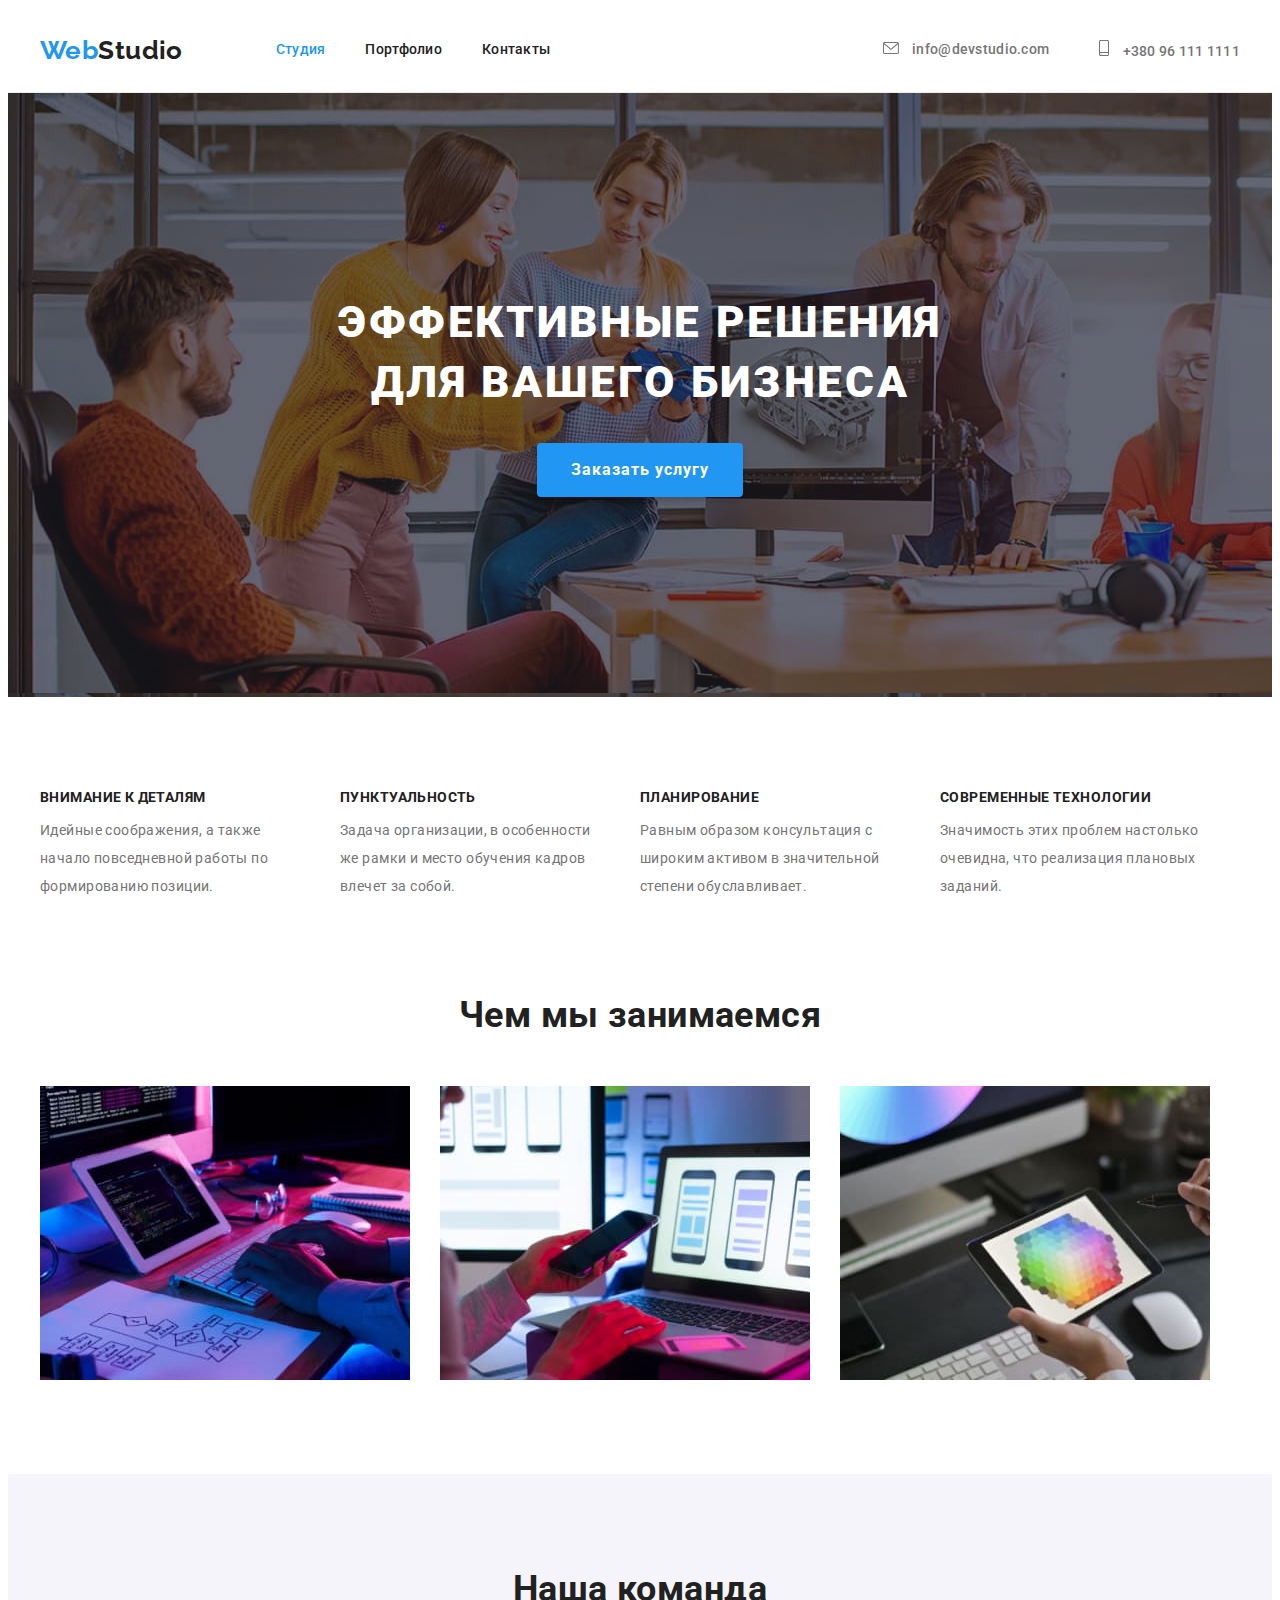
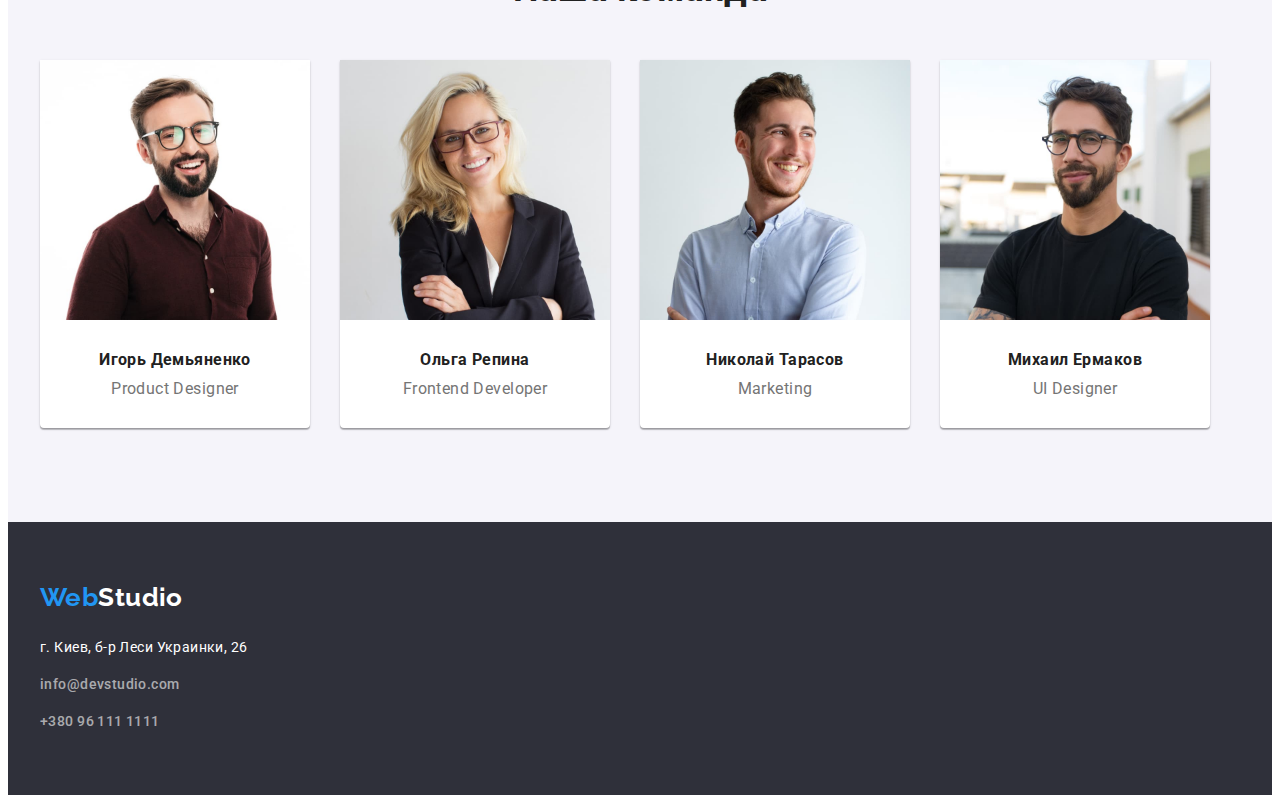
==== index.html @ caeec7b5 "icons-header" ====
<!DOCTYPE html>
<html lang="ru">
   <head>
      <meta charset="utf-8" />
      <meta
         name="description"
         content="Эффективные решения для вашего бизнеса"
      />
      <link rel="preconnect" href="https://fonts.googleapis.com" />
      <link
         rel="preconnect"
         href="https://fonts.gstatic.com"
         crossorigin
      />
      <link
         href="https://fonts.googleapis.com/css2?family=Raleway:wght@700&family=Roboto:wght@400;500;700;900&display=swap"
         rel="stylesheet"
      />
      <title>Web Studio</title>
      <link
         rel="stylesheet"
         href="https://cdnjs.cloudflare.com/ajax/libs/modern-normalize/1.1.0/modern-normalize.min.css"
         integrity="sha512-wpPYUAdjBVSE4KJnH1VR1HeZfpl1ub8YT/NKx4PuQ5NmX2tKuGu6U/JRp5y+Y8XG2tV+wKQpNHVUX03MfMFn9Q=="
         crossorigin="anonymous"
         referrerpolicy="no-referrer"
      />

      <link rel="stylesheet" href="./CSS/styles.css" />
   </head>
   <body>
      <!-- Шапка страницы -->
      <header class="header">
         <!-- Навигация на другие страницы -->
         <div class="container">
            <nav class="header-menu">
               <a href="./index.html" class="top-logo"
                  ><span class="first-part-logo">Web</span>Studio</a
               >
               <ul class="site-nav list">
                  <li class="site-nav-item">
                     <a href="index.html" class="link current">Студия</a>
                  </li>
                  <li class="site-nav-item">
                     <a href="./portfolio.html" class="link">Портфолио</a>
                  </li>
                  <li class="site-nav-item">
                     <a href="./contacts" class="link">Контакты</a>
                  </li>
               </ul>
            </nav>
            <ul class="contacts list">
               <li class="contacts-item">
                  <a
                     href="mailto:info@devstudio.com"
                     class="link contacts-icon"
                  >
                     <svg class="icon-envelope" width="16" height="12">
                        <use href="./images/icons.svg#envelope"></use>
                     </svg>
                     info@devstudio.com</a
                  >
               </li>
               <li class="contacts-item">
                  <a href="tel:+380961111111" class="link"
                     ><svg class="icon-smartphone" width="10" height="16">
                        <use href="./images/icons.svg#smartphone"></use>
                     </svg>
                     +380 96 111 1111</a
                  >
               </li>
            </ul>
         </div>
      </header>

      <!-- Unique page content -->
      <main>
         <section class="hero">
            <div class="container">
               <h1 class="hero-title">
                  Эффективные решения для вашего бизнеса
               </h1>
               <button type="button" class="button">
                  Заказать услугу
               </button>
            </div>
         </section>
         <!-- Our benefits -->
         <section class="benefits">
            <div class="container">
               <h2 class="benefits-hide-title title">
                  Наши сильные стороны
               </h2>
               <ul class="list">
                  <li class="benefits-item">
                     <h3 class="benefits-title">Внимание к деталям</h3>
                     <p class="benefits-text">
                        Идейные соображения, а также начало повседневной
                        работы по формированию позиции.
                     </p>
                  </li>
                  <li class="benefits-item">
                     <h3 class="benefits-title">Пунктуальность</h3>
                     <p class="benefits-text">
                        Задача организации, в особенности же рамки и место
                        обучения кадров влечет за собой.
                     </p>
                  </li>
                  <li class="benefits-item">
                     <h3 class="benefits-title">Планирование</h3>
                     <p class="benefits-text">
                        Равным образом консультация с широким активом в
                        значительной степени обуславливает.
                     </p>
                  </li>
                  <li class="benefits-item">
                     <h3 class="benefits-title">Современные технологии</h3>
                     <p class="benefits-text">
                        Значимость этих проблем настолько очевидна, что
                        реализация плановых заданий.
                     </p>
                  </li>
               </ul>
            </div>
         </section>
         <!-- What we do -->
         <section class="activity">
            <div class="container">
               <h2 class="title">Чем мы занимаемся</h2>
               <ul class="list">
                  <li class="activity-item">
                     <img src="./images/box1.jpg" alt="box1" width="370" />
                  </li>
                  <li class="activity-item">
                     <img src="./images/box2.jpg" alt="box2" width="370" />
                  </li>
                  <li class="activity-item">
                     <img src="./images/box3.jpg" alt="box3" width="370" />
                  </li>
               </ul>
            </div>
         </section>
         <!-- Our team -->
         <section class="team">
            <div class="container">
               <h2 class="title">Наша команда</h2>
               <ul class="list">
                  <li class="team-item">
                     <img
                        src="./images/demyanenko.jpg"
                        alt="Демьяненко"
                        width="270"
                     />
                     <div class="identification">
                        <h3 class="team-surname">Игорь Демьяненко</h3>
                        <p class="team-specialty">Product Designer</p>
                     </div>
                  </li>
                  <li class="team-item">
                     <img
                        src="./images/repina.jpg"
                        alt="Репина"
                        width="270"
                     />
                     <div class="identification">
                        <h3 class="team-surname">Ольга Репина</h3>
                        <p class="team-specialty">Frontend Developer</p>
                     </div>
                  </li>
                  <li class="team-item">
                     <img
                        src="./images/tarasov.jpg"
                        alt="Тарасов"
                        width="270"
                     />
                     <div class="identification">
                        <h3 class="team-surname">Николай Тарасов</h3>
                        <p class="team-specialty">Marketing</p>
                     </div>
                  </li>
                  <li class="team-item">
                     <img
                        src="./images/ermakov.jpg"
                        alt="Ермаков"
                        width="270"
                     />
                     <div class="identification">
                        <h3 class="team-surname">Михаил Ермаков</h3>
                        <p class="team-specialty">UI Designer</p>
                     </div>
                  </li>
               </ul>
            </div>
         </section>
      </main>

      <!-- Footer -->
      <footer class="footer">
         <div class="container">
            <!-- Контакты компании-->
            <a href="./index.html" class="bottom-logo"
               ><span class="first-part-logo">Web</span>Studio</a
            >
            <ul class="list">
               <li>
                  <address class="adress">
                     г. Киев, б-р Леси Украинки, 26
                  </address>
               </li>
               <li>
                  <a href="mailto:info@devstudio.com" class="link mail"
                     >info@devstudio.com</a
                  >
               </li>
               <li>
                  <a href="tel:+380961111111" class="link"
                     >+380 96 111 1111</a
                  >
               </li>
            </ul>
         </div>
      </footer>
   </body>
</html>
---- CSS/styles.css ----
:root {
   --primary-text-color: #212121;
   --secondary-text-color: #757575;
   --title-text-color: #000000;
   --accent-text-color: #2196f3;
   --main-background: #ffffff;
   --contrast-text: #ffffff;
   --secondary-background-one: #2f303a;
   --secondary-background-two: #f5f4fa;
   --typical-padding-ident: 94px;
}

h1,
h2,
h3,
h4,
h5,
h6,
p {
   margin: 0;
}

ul {
   margin: 0;
   padding-left: 0;
}

body {
   background-color: var(--main-background);

   color: var(--primary-text-color);
   font-family: "Roboto", sans-serif;
   font-weight: 500;
   font-size: 14px;
   line-height: 1.14;
   letter-spacing: 0.03em;
}

/* ----------header---------- */
.header {
   border-bottom-width: 1px;
   border-bottom-style: solid;
   border-bottom-color: #ececec;
}

.header-menu {
   display: flex;
   align-items: center;
}

.header .container {
   display: flex;
   align-items: center;
}

.container {
   width: 1200px;
   margin: 0 auto;
   padding-left: 15px;
   padding-right: 15px;
   /*outline: 1px solid red;*/
}

/* ----------Logo---------- */
.top-logo {
   margin-right: 93px;

   font-family: "Raleway", sans-serif;
   font-weight: 700;
   font-size: 26px;
   line-height: 1.19;
   color: var(--primary-text-color);

   text-decoration: none;
}

.first-part-logo {
   color: var(--accent-text-color);
}

.top-logo:hover,
.top-logo:focus,
.bottom-logo:hover,
.bottom-logo:focus {
   color: var(--accent-text-color);
}

.top-logo:focus-visible,
.bottom-logo:focus-visible {
   outline: 2px solid var(--accent-text-color);
}

/* ----------Navigation + Contacts + Footer---------- */
.site-nav .link:hover,
.site-nav .link:focus,
.contacts .link:hover,
.contacts .link:focus,
.footer .link:hover,
.footer .link:focus {
   color: var(--accent-text-color);
}

.site-nav .link:focus-visible,
.contacts .link:focus-visible,
.footer .link:focus-visible {
   outline: 2px solid var(--accent-text-color);
}

/* ----------Navigation---------- */
.site-nav {
   display: flex;

   font-size: 14px;
   line-height: 1.14;
   letter-spacing: 0.02em;
}

.site-nav .link {
   color: var(--primary-text-color);
}

.site-nav .link.current {
   color: var(--accent-text-color);
}

.site-nav-item:not(:last-child) {
   margin-right: 40px;
}

.list {
   list-style: none;
}

.header .link {
   display: block;
   padding: 32px 0;
}

.link {
   text-decoration: none;
}

/*----------Contacts----------*/
.contacts {
   display: flex;
   margin-left: auto;
   align-items: center;
}

.contacts .link {
   color: var(--secondary-text-color);

   font-size: 14px;
   line-height: 1.14;
   letter-spacing: 0.02em;
}

.icon-envelope,
.icon-smartphone {
   fill: currentColor;
   margin-right: 10px;
}

.contacts-item:not(:last-child) {
   margin-right: 50px;
}

/* ----------effective solutions---------- */
.hero {
   padding-top: 200px;
   padding-bottom: 200px;

   background-color: #c4c4c4;
   background-image: linear-gradient(
         rgba(47, 48, 58, 0.4),
         rgba(47, 48, 58, 0.4)
      ),
      url(../images/team.jpg);
   max-width: 1600px;
   margin: 0 auto;
}

.hero-title {
   max-width: 696px;
   margin: 0 auto;
   margin-bottom: 30px;

   font-weight: 900;
   font-size: 44px;
   line-height: 1.36;
   text-align: center;
   letter-spacing: 0.06em;
   text-transform: uppercase;

   color: var(--contrast-text);
}

.button {
   cursor: pointer;

   background-color: var(--accent-text-color);
   border: 2px solid var(--accent-text-color);
   box-shadow: 0px 4px 4px rgba(0, 0, 0, 0.15);
   border-radius: 4px;
   color: var(--contrast-text);
   margin: 0 auto;
   padding: 10px 32px;

   font-family: inherit;
   font-weight: 700;
   font-size: 16px;
   line-height: 1.88;
   display: flex;
   align-items: center;
   text-align: center;
   letter-spacing: 0.06em;
}

.button:hover,
.button:focus {
   background: #188ce8;
   box-shadow: 0px 4px 4px rgba(0, 0, 0, 0.15);
   border-radius: 4px;
}

.button:focus-visible {
   outline: 1px solid #188ce8;
}

/* ----------Our benefits---------- */
.benefits {
   padding-top: var(--typical-padding-ident);
   padding-bottom: var(--typical-padding-ident);
}

.benefits .benefits-hide-title {
   width: 1px;
   height: 1px;
   overflow: hidden;
   opacity: 0;
   margin: -1px;
}

.title {
   font-weight: 700;
   font-size: 36px;
   line-height: 1.17;
   text-align: center;
}

.benefits-title {
   margin-bottom: 10px;

   font-weight: 700;
   font-size: 14px;
   line-height: 1.14;
   text-transform: uppercase;
}

.benefits .list {
   display: flex;
   margin-left: 0px;
}

.benefits-item {
   width: 270px;
}

.benefits-item:not(:last-child) {
   margin-right: 30px;
}

.benefits-text {
   font-weight: 400;
   font-size: 14px;
   line-height: 2;

   color: var(--secondary-text-color);
}

/* ----------What we do---------- */
.activity {
   padding-bottom: var(--typical-padding-ident);
}

.activity .title {
   margin-bottom: 50px;
}

.activity .list {
   display: flex;
   margin: -15px;
}

.activity-item {
   margin: 15px;
}

img {
   display: block;
}

/* ----------Our team---------- */
.team {
   padding-top: var(--typical-padding-ident);
   padding-bottom: var(--typical-padding-ident);

   background-color: var(--secondary-background-two);
}

.team .title {
   margin-bottom: 50px;
}

.team .list {
   display: flex;
}

.team-item {
   background: var(--main-background);
   box-shadow: 0px 1px 3px rgba(0, 0, 0, 0.12),
      0px 1px 1px rgba(0, 0, 0, 0.14), 0px 2px 1px rgba(0, 0, 0, 0.2);
   border-radius: 0px 0px 4px 4px;
}

.team-item:not(:last-child) {
   margin-right: 30px;
}

.identification {
   padding: 30px 0;
}

.team-surname {
   margin-bottom: 10px;

   font-size: 16px;
   line-height: 1.19;
   text-align: center;
}

.team-specialty {
   font-weight: 400;
   font-size: 16px;
   line-height: 1.19;
   text-align: center;

   color: var(--secondary-text-color);
}

/* ----------Footer---------- */
.footer {
   padding-top: 60px;
   padding-bottom: 60px;

   background-color: var(--secondary-background-one);
}

.bottom-logo {
   display: inline-block;
   margin-bottom: 20px;

   font-family: "Raleway", sans-serif;
   font-weight: 700;
   font-size: 26px;
   line-height: 1.19;
   color: var(--contrast-text);

   text-decoration: none;
}

.adress {
   margin-bottom: 9px;

   font-weight: 400;
   font-style: normal;
   font-size: 14px;
   line-height: 2;
   color: var(--contrast-text);
}

.footer .link {
   font-size: 14px;
   line-height: 2;
   color: rgba(255, 255, 255, 0.6);
}

.footer .mail {
   display: inline-block;
   margin-bottom: 9px;
}

/* ----------Portfolio---------- */
.portfolio {
   padding-top: var(--typical-padding-ident);
   padding-bottom: var(--typical-padding-ident);

   background-color: var(--main-background);
}

.portfolio-title {
   width: 1px;
   height: 1px;
   overflow: hidden;
   opacity: 0;
   margin: -1px;
}

/* ----------Filter---------- */
.gallery {
   display: flex;
   margin-bottom: 50px;
   justify-content: center;
}

.gallery-item:not(:last-child) {
   margin-right: 8px;
}

.filter {
   border-radius: 4px;
   border: none;
   padding: 6px 22px;
   margin: 0 auto;

   font-family: inherit;
   font-size: 16px;
   line-height: 1.63;
   text-align: center;
}

.filter.current {
   background-color: var(--accent-text-color);
   outline: var(--accent-text-color);
   color: var(--contrast-text);
}

.filter:hover,
.filter:focus {
   background-color: var(--accent-text-color);
   outline: var(--accent-text-color);
   color: var(--contrast-text);
}

.filter:focus-visible {
   outline: 1px solid #188ce8;
}

/* ----------Gallery---------- */
.gallery-list {
   display: flex;
   flex-wrap: wrap;
   margin: -15px;
}

.gallery-list-item {
   width: 370px;
   margin: 15px;
}

.caption {
   max-width: 370px;

   padding: 20px 24px;

   border-right-width: 1px;
   border-right-style: solid;
   border-right-color: #eeeeee;
   border-bottom-width: 1px;
   border-bottom-style: solid;
   border-bottom-color: #eeeeee;
   border-left-width: 1px;
   border-left-style: solid;
   border-left-color: #eeeeee;
}

.gallery-title {
   margin-bottom: 4px;

   font-weight: 700;
   font-size: 18px;
   line-height: 2;
   letter-spacing: 0.06em;
}

.gallery-text {
   font-weight: 400;
   font-size: 16px;
   line-height: 1.88;

   color: var(--secondary-text-color);
}
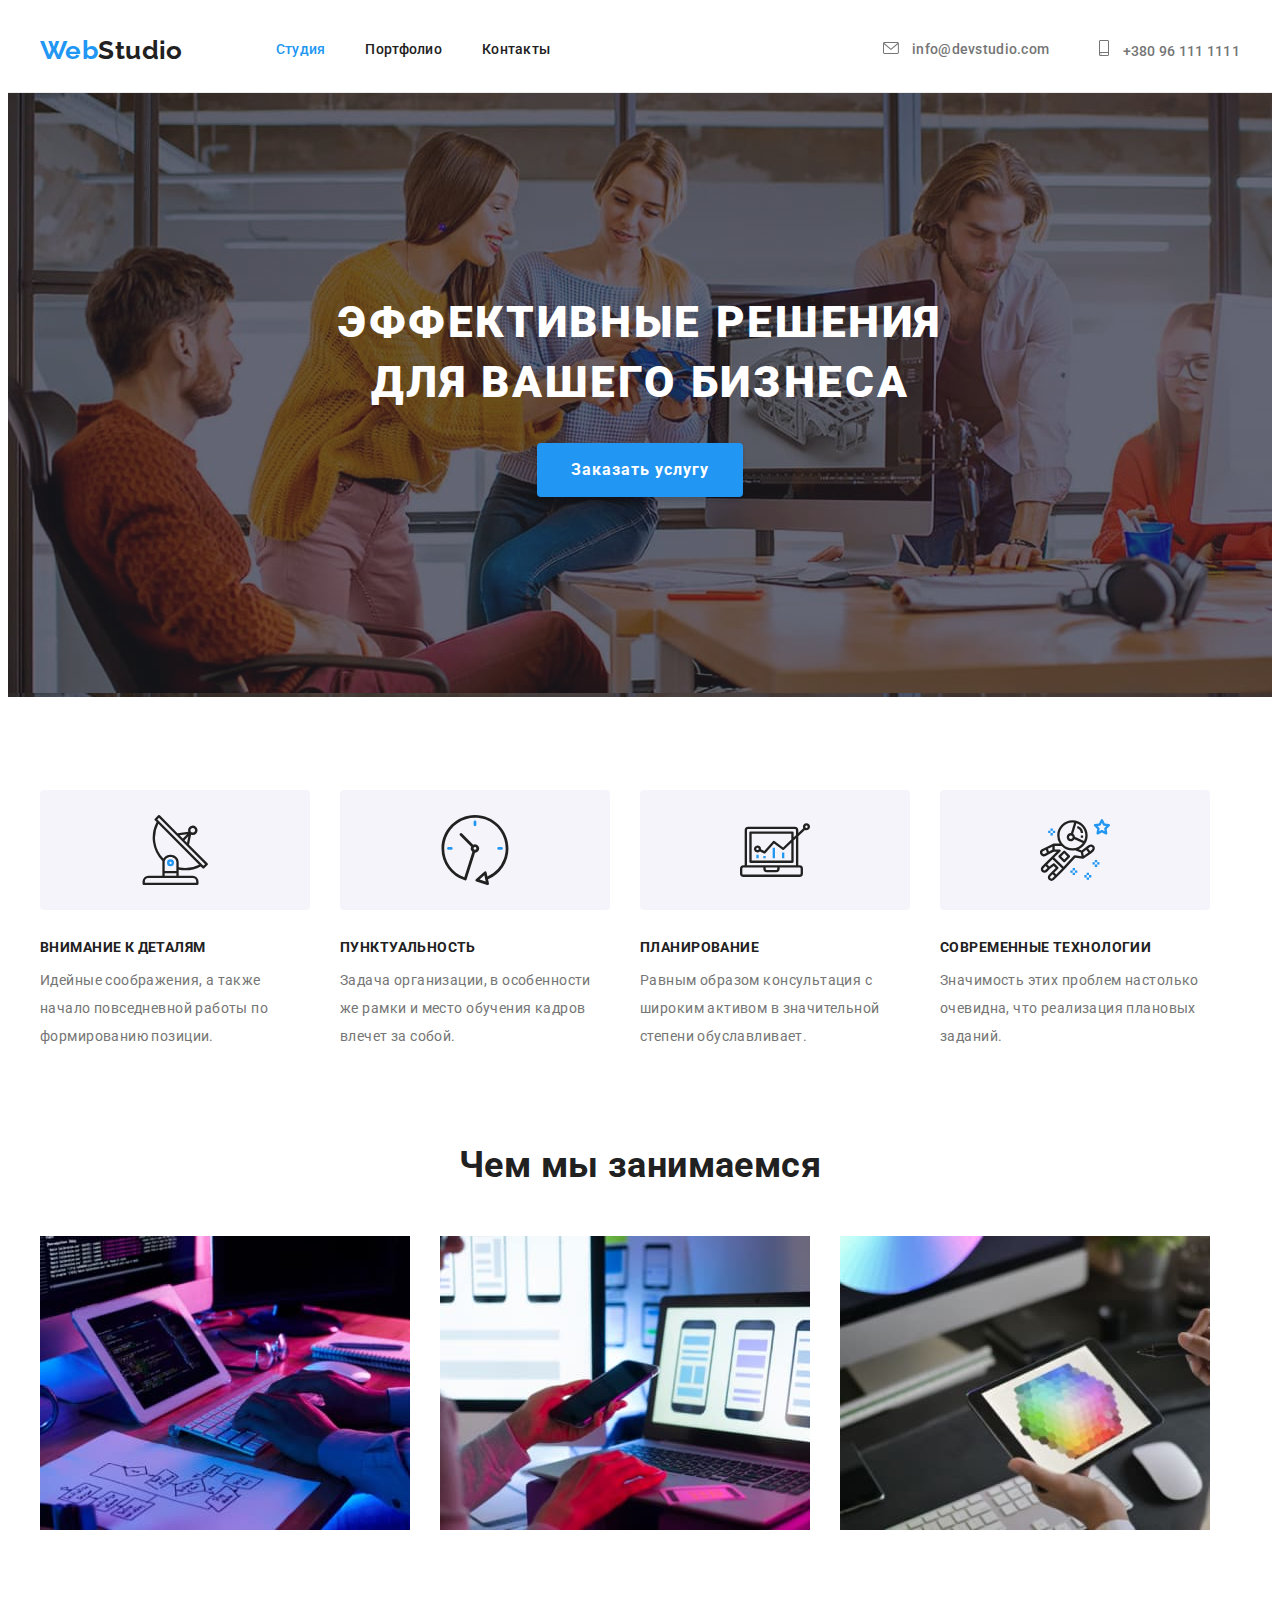
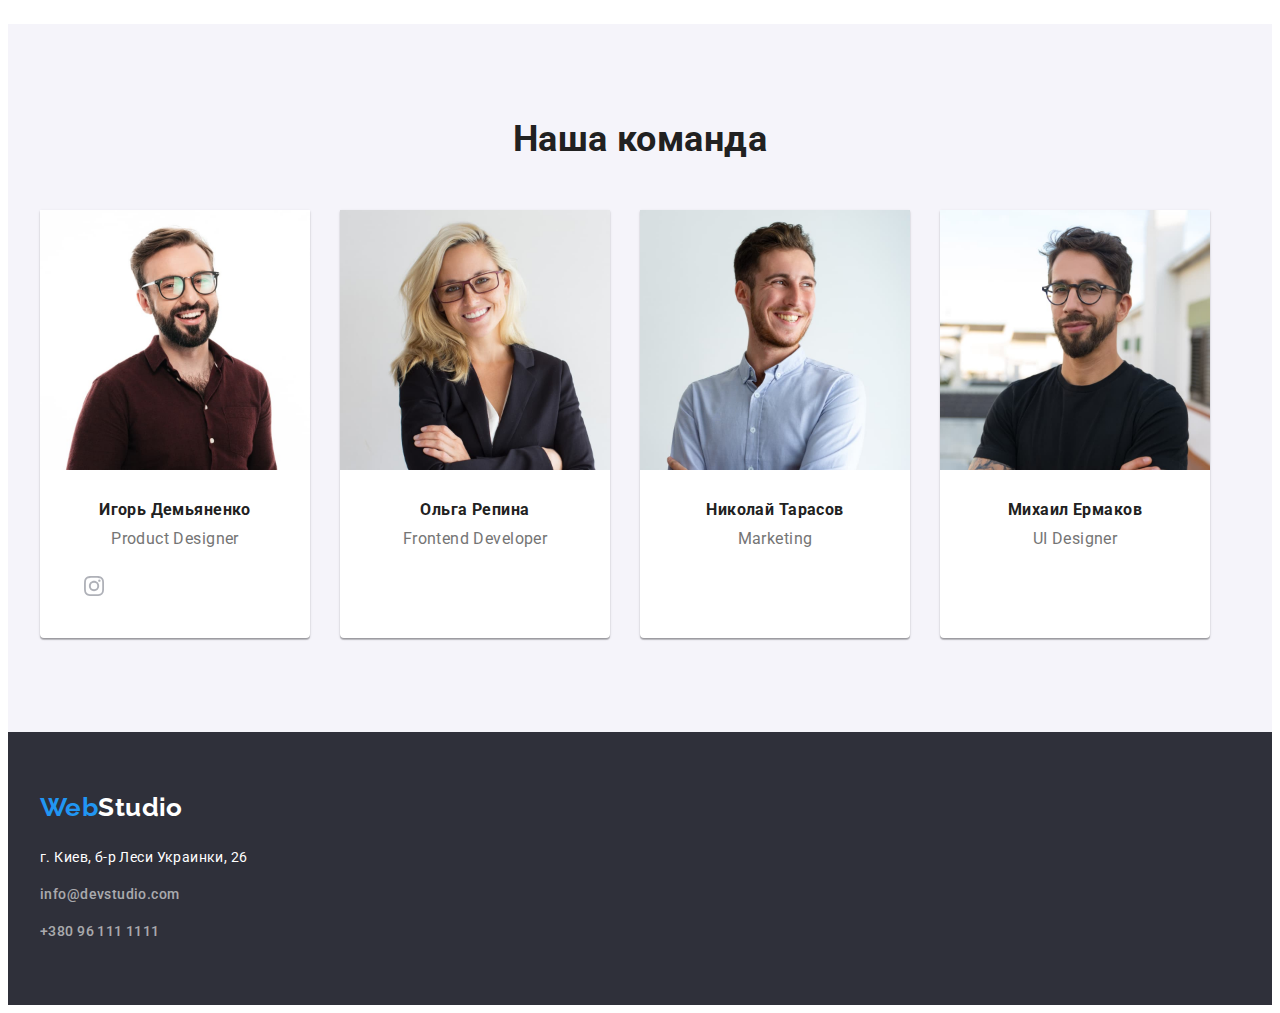
==== commit 882e7579: "icon benefits" ====
--- a/index.html
+++ b/index.html
@@ -61,7 +61,7 @@
                   >
                </li>
                <li class="contacts-item">
-                  <a href="tel:+380961111111" class="link"
+                  <a href="tel:+380961111111" class="link contacts-icon"
                      ><svg class="icon-smartphone" width="10" height="16">
                         <use href="./images/icons.svg#smartphone"></use>
                      </svg>
@@ -90,6 +90,28 @@
                <h2 class="benefits-hide-title title">
                   Наши сильные стороны
                </h2>
+               <ul class="benefits-list list">
+                  <li class="benefits-list-item">
+                     <svg width="70" height="70">
+                        <use href="./images/icons.svg#antena"></use>
+                     </svg>
+                  </li>
+                  <li class="benefits-list-item">
+                     <svg width="70" height="70">
+                        <use href="./images/icons.svg#clock"></use>
+                     </svg>
+                  </li>
+                  <li class="benefits-list-item">
+                     <svg width="70" height="70">
+                        <use href="./images/icons.svg#diagram"></use>
+                     </svg>
+                  </li>
+                  <li class="benefits-list-item">
+                     <svg width="70" height="70">
+                        <use href="./images/icons.svg#astronaut"></use>
+                     </svg>
+                  </li>
+               </ul>
                <ul class="list">
                   <li class="benefits-item">
                      <h3 class="benefits-title">Внимание к деталям</h3>
@@ -153,6 +175,29 @@
                      <div class="identification">
                         <h3 class="team-surname">Игорь Демьяненко</h3>
                         <p class="team-specialty">Product Designer</p>
+                        <ul class="team-soc-list list">
+                           <li class="team-soc-item">
+                              <a href="" class="team-soc-link link">
+                                 <svg
+                                    class="team-soc-icon"
+                                    width="20"
+                                    height="20"
+                                 >
+                                    <use
+                                       href="./images/icons.svg#instagram"
+                                    ></use></svg
+                              ></a>
+                           </li>
+                           <li class="team-soc-item">
+                              <a href="" class="team-soc-link link"></a>
+                           </li>
+                           <li class="team-soc-item">
+                              <a href="" class="team-soc-link link"></a>
+                           </li>
+                           <li class="team-soc-item">
+                              <a href="" class="team-soc-link link"></a>
+                           </li>
+                        </ul>
                      </div>
                   </li>
                   <li class="team-item">
--- a/CSS/styles.css
+++ b/CSS/styles.css
@@ -93,8 +93,6 @@
 /* ----------Navigation + Contacts + Footer---------- */
 .site-nav .link:hover,
 .site-nav .link:focus,
-.contacts .link:hover,
-.contacts .link:focus,
 .footer .link:hover,
 .footer .link:focus {
    color: var(--accent-text-color);
@@ -153,6 +151,11 @@
    font-size: 14px;
    line-height: 1.14;
    letter-spacing: 0.02em;
+}
+
+.contacts-icon:hover,
+.contacts-icon:focus {
+   color: var(--accent-text-color);
 }
 
 .icon-envelope,
@@ -257,6 +260,16 @@
    text-transform: uppercase;
 }
 
+.benefits-list-item {
+   width: 270px;
+   height: 120px;
+   background: #f5f4fa;
+   border-radius: 4px;
+   display: flex;
+   align-items: center;
+   justify-content: center;
+}
+
 .benefits .list {
    display: flex;
    margin-left: 0px;
@@ -264,8 +277,10 @@
 
 .benefits-item {
    width: 270px;
-}
-
+   margin-top: 30px;
+}
+
+.benefits-list-item:not(:last-child),
 .benefits-item:not(:last-child) {
    margin-right: 30px;
 }
@@ -344,8 +359,47 @@
    font-size: 16px;
    line-height: 1.19;
    text-align: center;
+   margin-bottom: 16px;
 
    color: var(--secondary-text-color);
+}
+
+.team-soc-list {
+   justify-content: center;
+}
+
+.team-soc-item {
+   width: 44px;
+   height: 44px;
+   margin-right: 10px;
+}
+
+.team-soc-item:last-child {
+   margin-right: 0;
+}
+
+.team-soc-link {
+   width: 44px;
+   height: 44px;
+   display: flex;
+   fill: #afb1b8;
+   border-radius: 50%;
+   align-items: center;
+   justify-content: center;
+}
+
+.team-soc-icon {
+   color: var(--contrast-text);
+}
+
+.team-soc-link:hover .team-soc-icon,
+.team-soc-link:focus .team-soc-icon {
+   background-color: var(--accent-text-color);
+   fill: var(--contrast-text);
+}
+
+.team-soc-link:focus-visible {
+   outline: 2px solid var(--accent-text-color);
 }
 
 /* ----------Footer---------- */
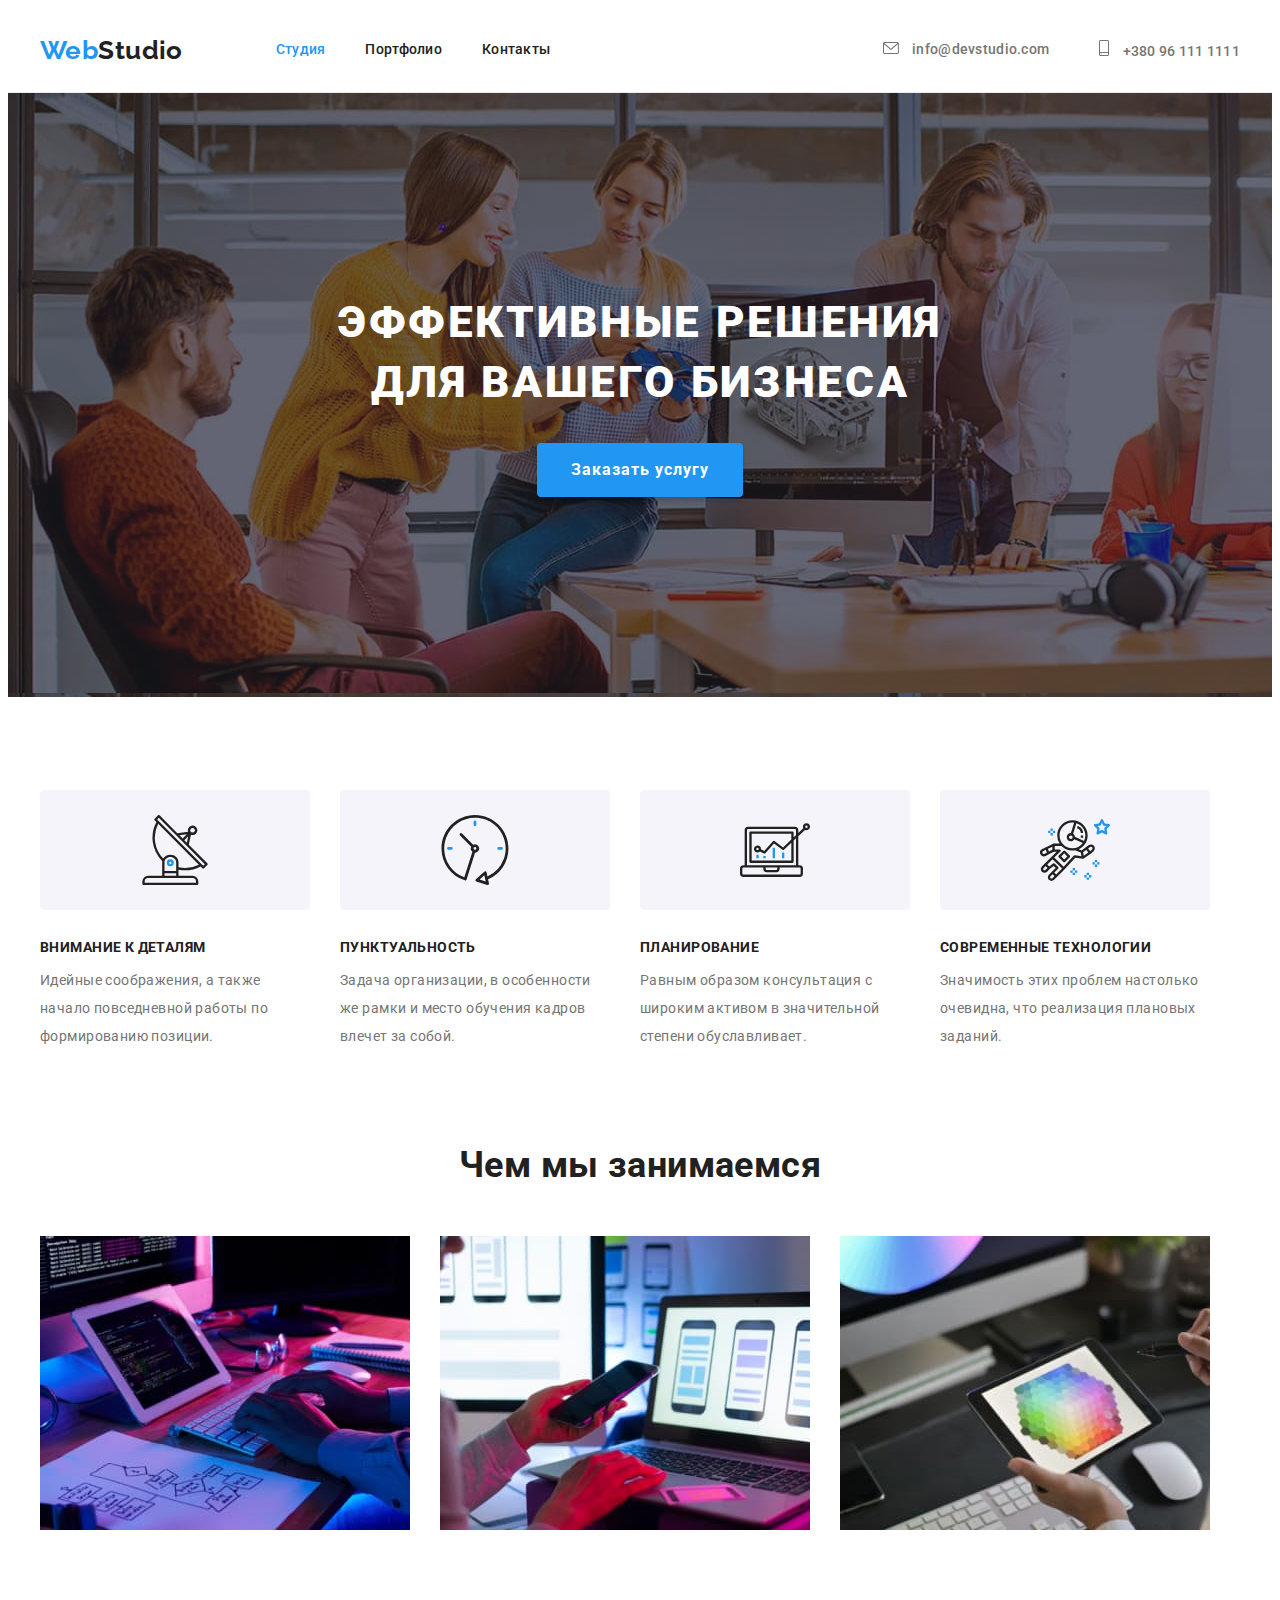
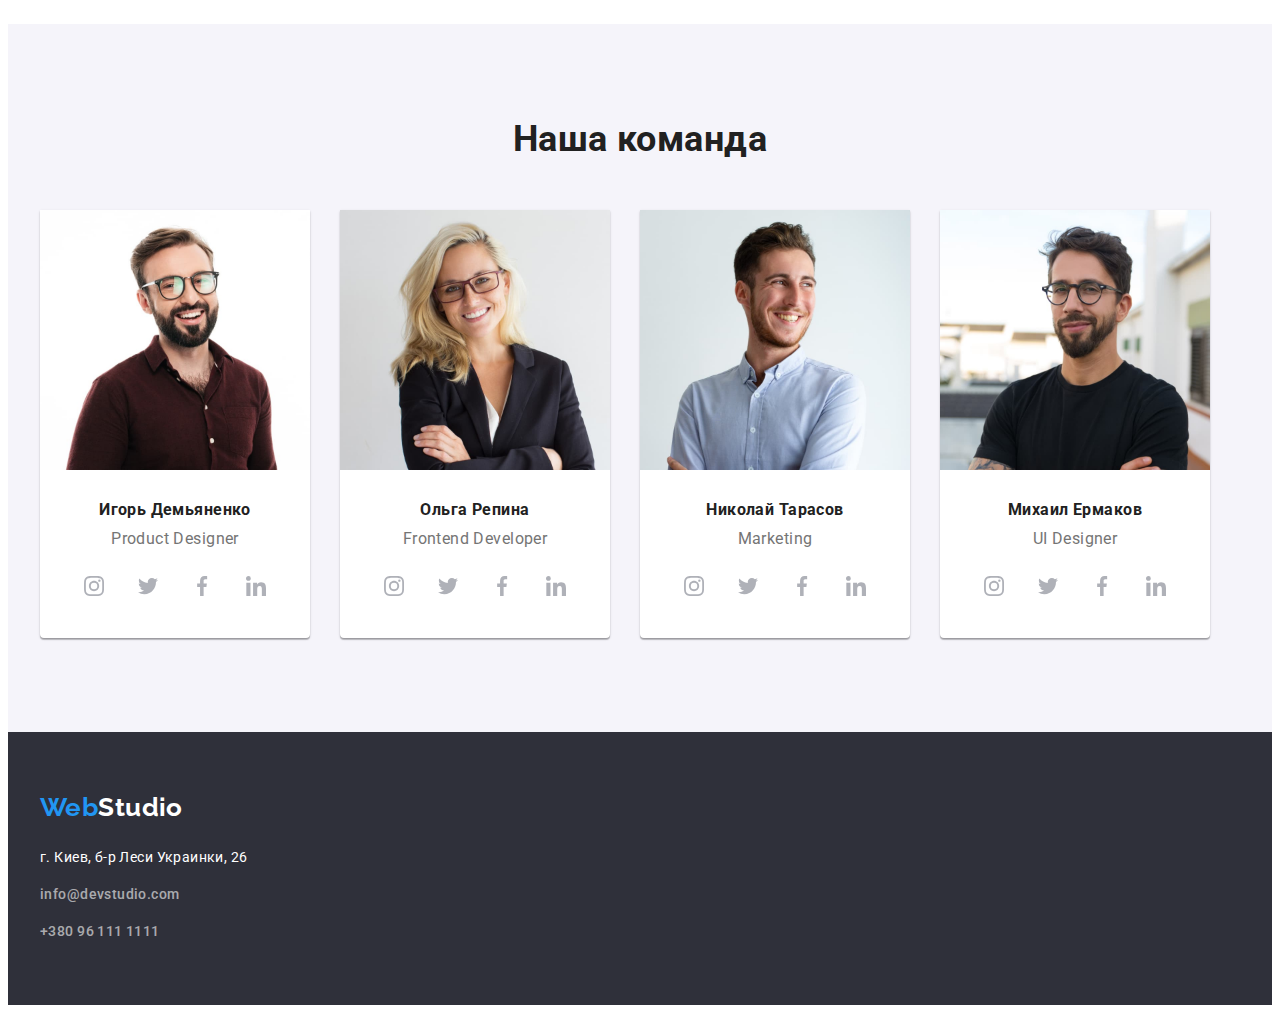
==== commit 1bd7997d: "icons-our team" ====
--- a/index.html
+++ b/index.html
@@ -177,8 +177,8 @@
                         <p class="team-specialty">Product Designer</p>
                         <ul class="team-soc-list list">
                            <li class="team-soc-item">
-                              <a href="" class="team-soc-link link">
-                                 <svg
+                              <a href="" class="team-soc-link link"
+                                 ><svg
                                     class="team-soc-icon"
                                     width="20"
                                     height="20"
@@ -189,13 +189,40 @@
                               ></a>
                            </li>
                            <li class="team-soc-item">
-                              <a href="" class="team-soc-link link"></a>
-                           </li>
-                           <li class="team-soc-item">
-                              <a href="" class="team-soc-link link"></a>
-                           </li>
-                           <li class="team-soc-item">
-                              <a href="" class="team-soc-link link"></a>
+                              <a href="" class="team-soc-link link"
+                                 ><svg
+                                    class="team-soc-icon"
+                                    width="20"
+                                    height="20"
+                                 >
+                                    <use
+                                       href="./images/icons.svg#twitter"
+                                    ></use></svg
+                              ></a>
+                           </li>
+                           <li class="team-soc-item">
+                              <a href="" class="team-soc-link link"
+                                 ><svg
+                                    class="team-soc-icon"
+                                    width="20"
+                                    height="20"
+                                 >
+                                    <use
+                                       href="./images/icons.svg#facebook"
+                                    ></use></svg
+                              ></a>
+                           </li>
+                           <li class="team-soc-item">
+                              <a href="" class="team-soc-link link"
+                                 ><svg
+                                    class="team-soc-icon"
+                                    width="20"
+                                    height="20"
+                                 >
+                                    <use
+                                       href="./images/icons.svg#linkedin"
+                                    ></use></svg
+                              ></a>
                            </li>
                         </ul>
                      </div>
@@ -209,6 +236,56 @@
                      <div class="identification">
                         <h3 class="team-surname">Ольга Репина</h3>
                         <p class="team-specialty">Frontend Developer</p>
+                        <ul class="team-soc-list list">
+                           <li class="team-soc-item">
+                              <a href="" class="team-soc-link link"
+                                 ><svg
+                                    class="team-soc-icon"
+                                    width="20"
+                                    height="20"
+                                 >
+                                    <use
+                                       href="./images/icons.svg#instagram"
+                                    ></use></svg
+                              ></a>
+                           </li>
+                           <li class="team-soc-item">
+                              <a href="" class="team-soc-link link"
+                                 ><svg
+                                    class="team-soc-icon"
+                                    width="20"
+                                    height="20"
+                                 >
+                                    <use
+                                       href="./images/icons.svg#twitter"
+                                    ></use></svg
+                              ></a>
+                           </li>
+                           <li class="team-soc-item">
+                              <a href="" class="team-soc-link link"
+                                 ><svg
+                                    class="team-soc-icon"
+                                    width="20"
+                                    height="20"
+                                 >
+                                    <use
+                                       href="./images/icons.svg#facebook"
+                                    ></use></svg
+                              ></a>
+                           </li>
+                           <li class="team-soc-item">
+                              <a href="" class="team-soc-link link"
+                                 ><svg
+                                    class="team-soc-icon"
+                                    width="20"
+                                    height="20"
+                                 >
+                                    <use
+                                       href="./images/icons.svg#linkedin"
+                                    ></use></svg
+                              ></a>
+                           </li>
+                        </ul>
                      </div>
                   </li>
                   <li class="team-item">
@@ -220,6 +297,56 @@
                      <div class="identification">
                         <h3 class="team-surname">Николай Тарасов</h3>
                         <p class="team-specialty">Marketing</p>
+                        <ul class="team-soc-list list">
+                           <li class="team-soc-item">
+                              <a href="" class="team-soc-link link"
+                                 ><svg
+                                    class="team-soc-icon"
+                                    width="20"
+                                    height="20"
+                                 >
+                                    <use
+                                       href="./images/icons.svg#instagram"
+                                    ></use></svg
+                              ></a>
+                           </li>
+                           <li class="team-soc-item">
+                              <a href="" class="team-soc-link link"
+                                 ><svg
+                                    class="team-soc-icon"
+                                    width="20"
+                                    height="20"
+                                 >
+                                    <use
+                                       href="./images/icons.svg#twitter"
+                                    ></use></svg
+                              ></a>
+                           </li>
+                           <li class="team-soc-item">
+                              <a href="" class="team-soc-link link"
+                                 ><svg
+                                    class="team-soc-icon"
+                                    width="20"
+                                    height="20"
+                                 >
+                                    <use
+                                       href="./images/icons.svg#facebook"
+                                    ></use></svg
+                              ></a>
+                           </li>
+                           <li class="team-soc-item">
+                              <a href="" class="team-soc-link link"
+                                 ><svg
+                                    class="team-soc-icon"
+                                    width="20"
+                                    height="20"
+                                 >
+                                    <use
+                                       href="./images/icons.svg#linkedin"
+                                    ></use></svg
+                              ></a>
+                           </li>
+                        </ul>
                      </div>
                   </li>
                   <li class="team-item">
@@ -231,6 +358,56 @@
                      <div class="identification">
                         <h3 class="team-surname">Михаил Ермаков</h3>
                         <p class="team-specialty">UI Designer</p>
+                        <ul class="team-soc-list list">
+                           <li class="team-soc-item">
+                              <a href="" class="team-soc-link link"
+                                 ><svg
+                                    class="team-soc-icon"
+                                    width="20"
+                                    height="20"
+                                 >
+                                    <use
+                                       href="./images/icons.svg#instagram"
+                                    ></use></svg
+                              ></a>
+                           </li>
+                           <li class="team-soc-item">
+                              <a href="" class="team-soc-link link"
+                                 ><svg
+                                    class="team-soc-icon"
+                                    width="20"
+                                    height="20"
+                                 >
+                                    <use
+                                       href="./images/icons.svg#twitter"
+                                    ></use></svg
+                              ></a>
+                           </li>
+                           <li class="team-soc-item">
+                              <a href="" class="team-soc-link link"
+                                 ><svg
+                                    class="team-soc-icon"
+                                    width="20"
+                                    height="20"
+                                 >
+                                    <use
+                                       href="./images/icons.svg#facebook"
+                                    ></use></svg
+                              ></a>
+                           </li>
+                           <li class="team-soc-item">
+                              <a href="" class="team-soc-link link"
+                                 ><svg
+                                    class="team-soc-icon"
+                                    width="20"
+                                    height="20"
+                                 >
+                                    <use
+                                       href="./images/icons.svg#linkedin"
+                                    ></use></svg
+                              ></a>
+                           </li>
+                        </ul>
                      </div>
                   </li>
                </ul>
--- a/CSS/styles.css
+++ b/CSS/styles.css
@@ -8,6 +8,7 @@
    --secondary-background-one: #2f303a;
    --secondary-background-two: #f5f4fa;
    --typical-padding-ident: 94px;
+   --icons-color: #afb1b8;
 }
 
 h1,
@@ -379,11 +380,11 @@
 }
 
 .team-soc-link {
-   width: 44px;
-   height: 44px;
-   display: flex;
-   fill: #afb1b8;
+   width: 100%;
+   height: 100%;
+   display: flex;
    border-radius: 50%;
+   fill: var(--icons-color);
    align-items: center;
    justify-content: center;
 }
@@ -392,9 +393,13 @@
    color: var(--contrast-text);
 }
 
+.team-soc-link:hover,
+.team-soc-link:focus {
+   background-color: var(--accent-text-color);
+}
+
 .team-soc-link:hover .team-soc-icon,
 .team-soc-link:focus .team-soc-icon {
-   background-color: var(--accent-text-color);
    fill: var(--contrast-text);
 }
 
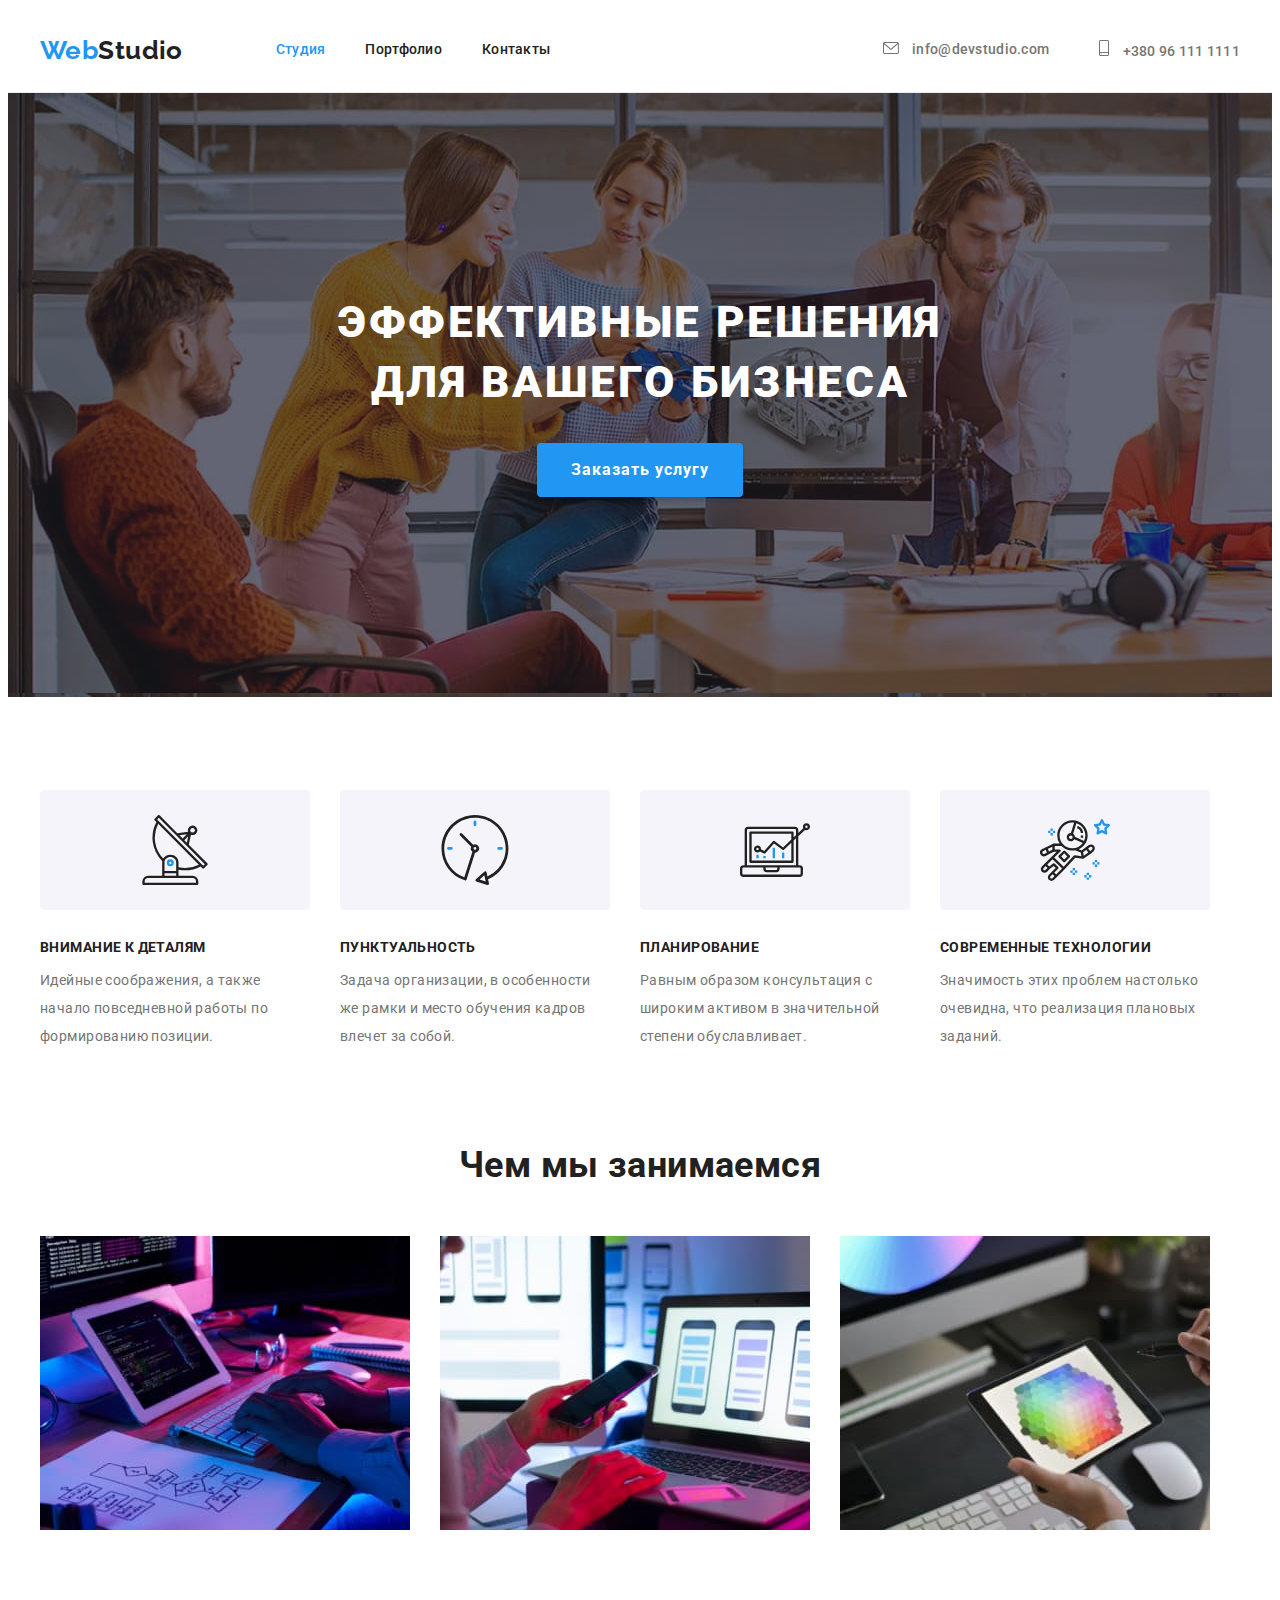
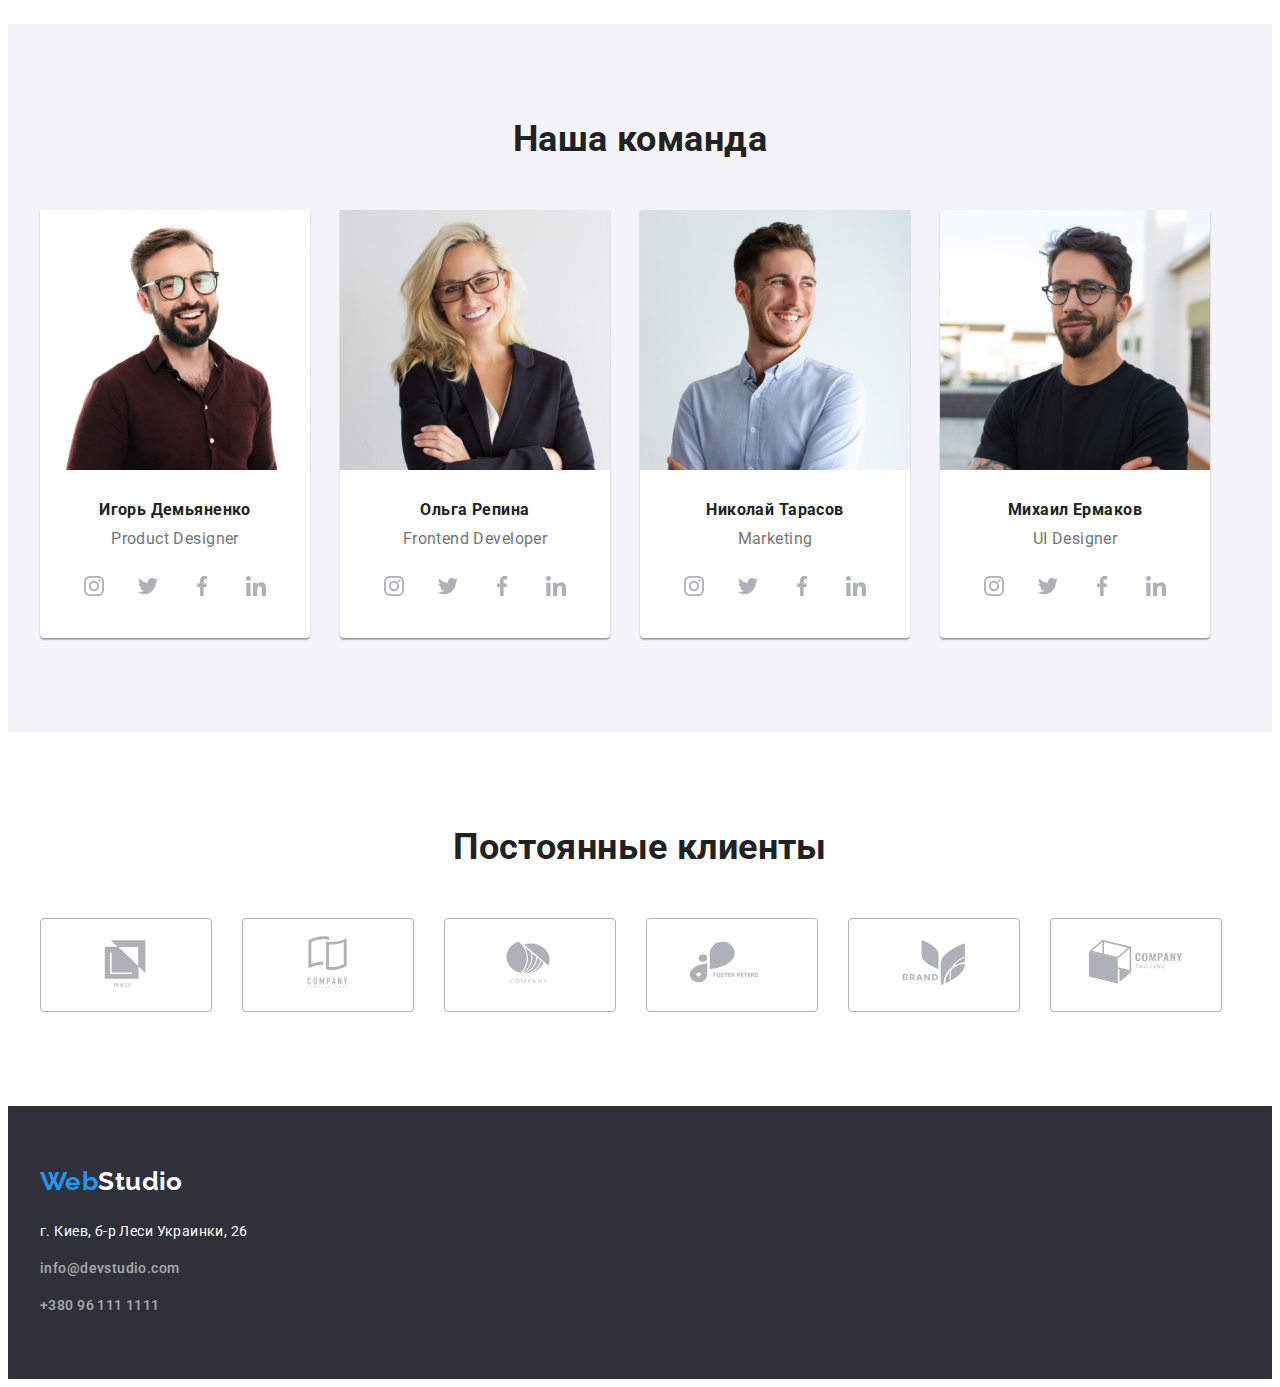
==== commit e2bffafa: "icons-clients" ====
--- a/index.html
+++ b/index.html
@@ -413,6 +413,57 @@
                </ul>
             </div>
          </section>
+         <section class="clients">
+            <div class="container">
+               <h2 class="title">Постоянные клиенты</h2>
+               <ul class="clients-list list">
+                  <li class="clients-item">
+                     <a href="" class="clients-link link"
+                        ><svg class="clients-icon" width="106" height="60">
+                           <use href="./images/icons.svg#yaco"></use></svg
+                     ></a>
+                  </li>
+                  <li class="clients-item">
+                     <a href="" class="clients-link link"
+                        ><svg class="clients-icon" width="106" height="60">
+                           <use href="./images/icons.svg#co"></use></svg
+                     ></a>
+                  </li>
+                  <li class="clients-item">
+                     <a href="" class="clients-link link"
+                        ><svg class="clients-icon" width="106" height="60">
+                           <use
+                              href="./images/icons.svg#company"
+                           ></use></svg
+                     ></a>
+                  </li>
+                  <li class="clients-item">
+                     <a href="" class="clients-link link"
+                        ><svg class="clients-icon" width="106" height="60">
+                           <use
+                              href="./images/icons.svg#foster"
+                           ></use></svg
+                     ></a>
+                  </li>
+                  <li class="clients-item">
+                     <a href="" class="clients-link link"
+                        ><svg class="clients-icon" width="106" height="60">
+                           <use
+                              href="./images/icons.svg#flower"
+                           ></use></svg
+                     ></a>
+                  </li>
+                  <li class="clients-item">
+                     <a href="" class="clients-link link"
+                        ><svg class="clients-icon" width="106" height="60">
+                           <use
+                              href="./images/icons.svg#tagline"
+                           ></use></svg
+                     ></a>
+                  </li>
+               </ul>
+            </div>
+         </section>
       </main>
 
       <!-- Footer -->
--- a/CSS/styles.css
+++ b/CSS/styles.css
@@ -89,6 +89,7 @@
 .top-logo:focus-visible,
 .bottom-logo:focus-visible {
    outline: 2px solid var(--accent-text-color);
+   border-radius: 4px;
 }
 
 /* ----------Navigation + Contacts + Footer---------- */
@@ -103,6 +104,7 @@
 .contacts .link:focus-visible,
 .footer .link:focus-visible {
    outline: 2px solid var(--accent-text-color);
+   border-radius: 4px;
 }
 
 /* ----------Navigation---------- */
@@ -229,6 +231,7 @@
 
 .button:focus-visible {
    outline: 1px solid #188ce8;
+   border-radius: 4px;
 }
 
 /* ----------Our benefits---------- */
@@ -405,6 +408,62 @@
 
 .team-soc-link:focus-visible {
    outline: 2px solid var(--accent-text-color);
+   border-radius: 4px;
+}
+
+/* ----------Clients---------- */
+.clients {
+   padding-top: var(--typical-padding-ident);
+   padding-bottom: var(--typical-padding-ident);
+
+   background-color: var(--main-background);
+}
+
+.clients .title {
+   margin-bottom: 50px;
+}
+
+.clients-list {
+   display: flex;
+}
+
+.clients-item {
+   width: 170px;
+   height: 92px;
+   display: flex;
+   border: 1px solid var(--icons-color);
+   border-radius: 4px;
+   margin-right: 30px;
+   align-items: center;
+   justify-content: center;
+}
+
+.clients-item:last-child {
+   margin-right: 0;
+}
+
+.clients-link {
+   padding: 13px 31px;
+}
+
+.clients-icon {
+   fill: var(--icons-color);
+}
+
+.clients-item:hover .clients-link,
+.clients-item:focus .clients-link {
+   border: 1px solid var(--accent-text-color);
+   border-radius: 4px;
+}
+
+.clients-link:hover .clients-icon,
+.clients-link:focus .clients-icon {
+   fill: var(--accent-text-color);
+}
+
+.clients-link:focus-visible {
+   outline: 2px solid var(--accent-text-color);
+   border-radius: 4px;
 }
 
 /* ----------Footer---------- */
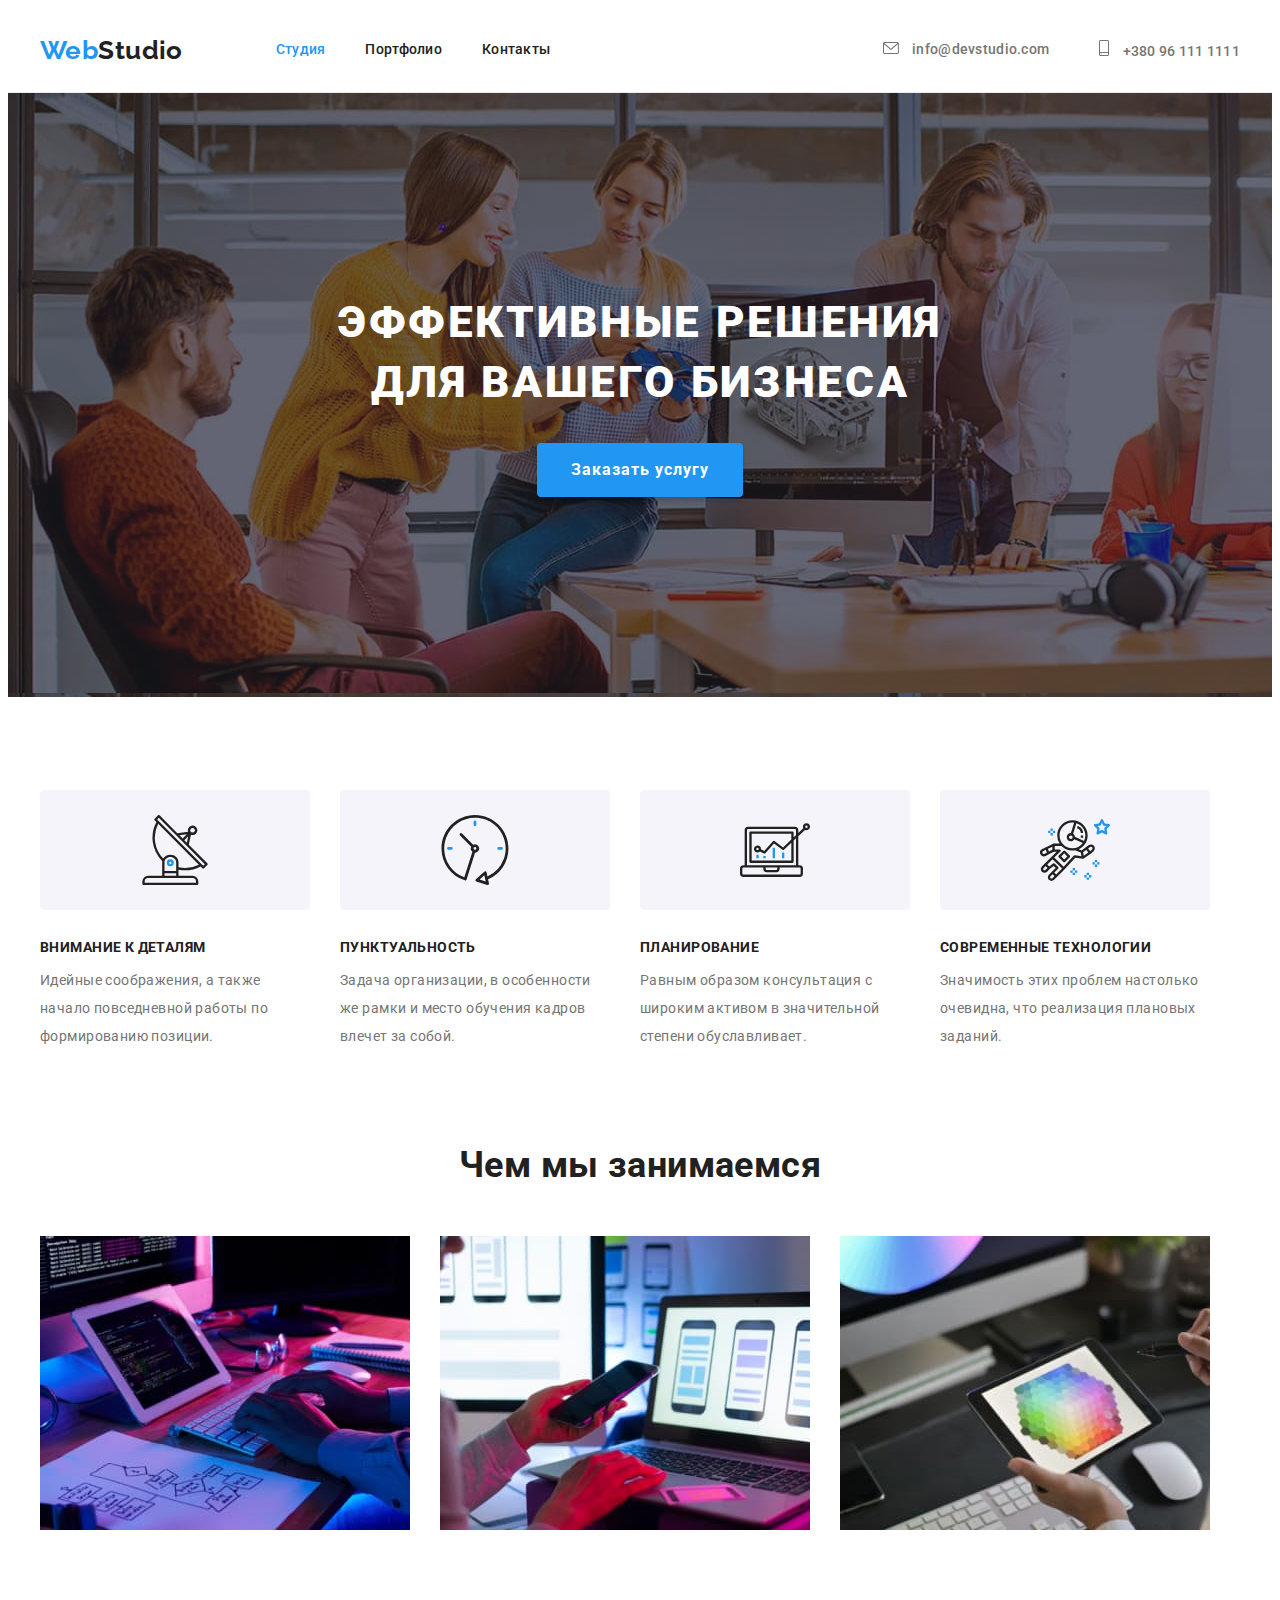
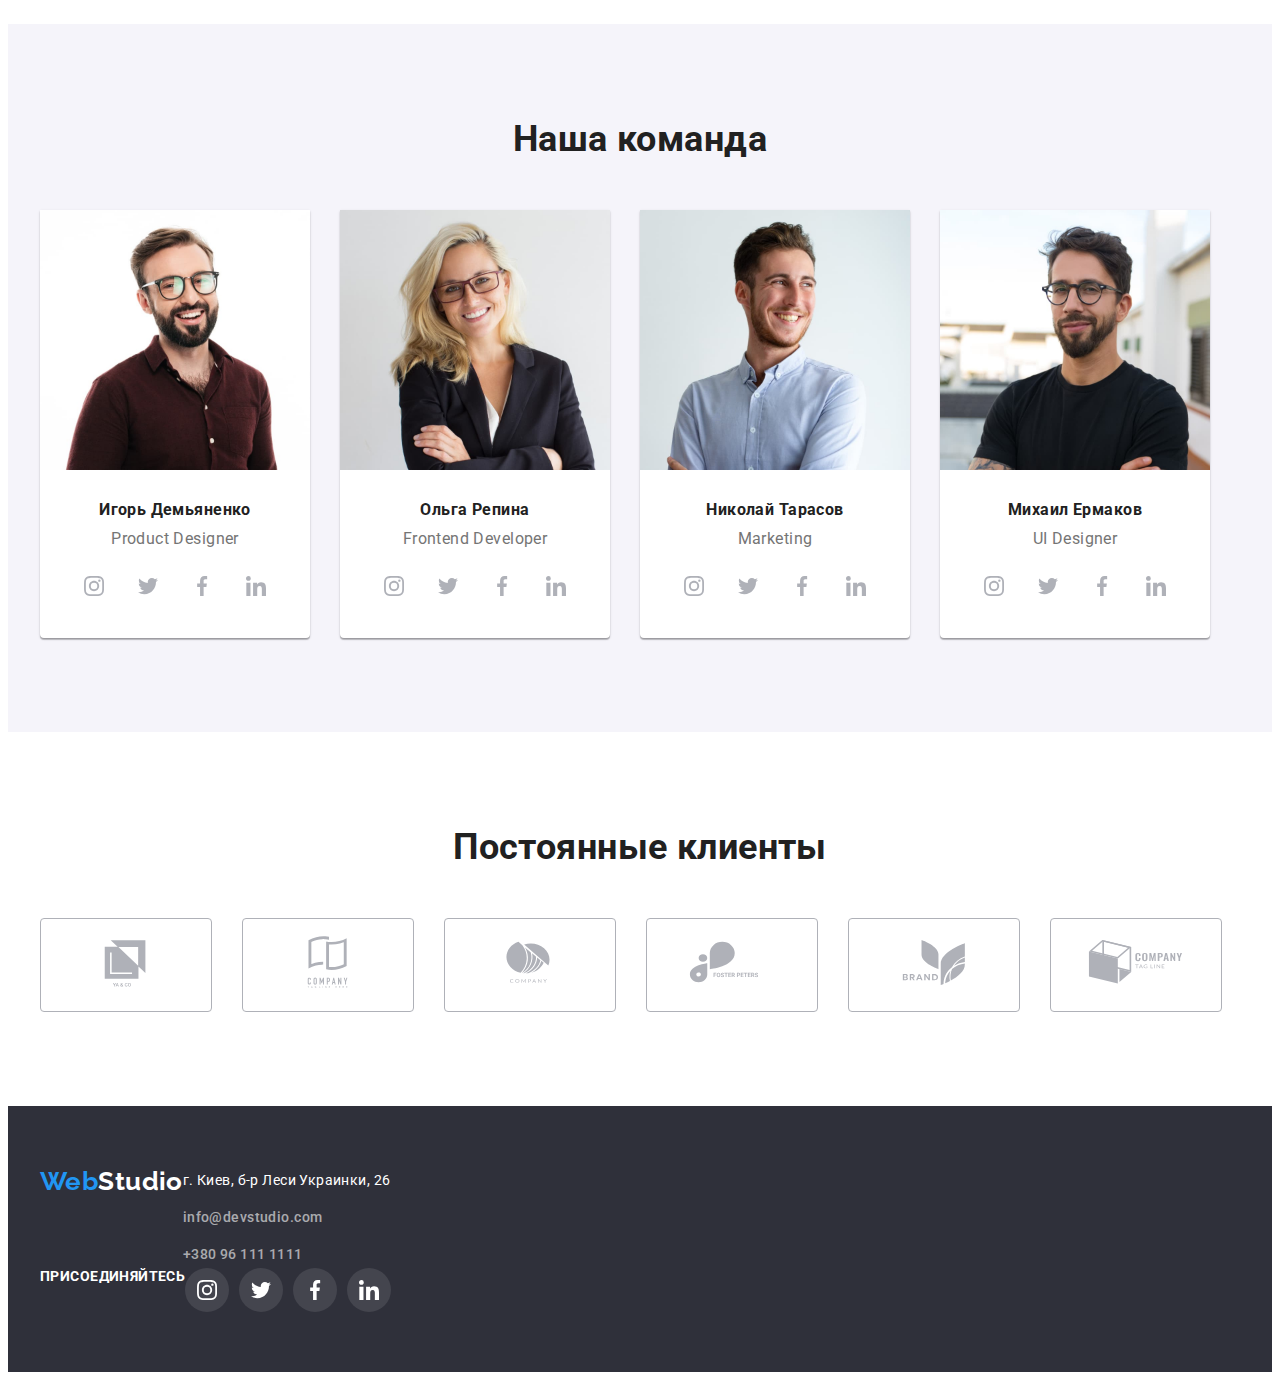
==== commit c424b5ac: "icons-footer" ====
--- a/index.html
+++ b/index.html
@@ -470,26 +470,81 @@
       <footer class="footer">
          <div class="container">
             <!-- Контакты компании-->
-            <a href="./index.html" class="bottom-logo"
-               ><span class="first-part-logo">Web</span>Studio</a
-            >
-            <ul class="list">
-               <li>
-                  <address class="adress">
-                     г. Киев, б-р Леси Украинки, 26
-                  </address>
-               </li>
-               <li>
-                  <a href="mailto:info@devstudio.com" class="link mail"
-                     >info@devstudio.com</a
-                  >
-               </li>
-               <li>
-                  <a href="tel:+380961111111" class="link"
-                     >+380 96 111 1111</a
-                  >
-               </li>
-            </ul>
+            <div class="footer-contacts">
+               <a href="./index.html" class="bottom-logo"
+                  ><span class="first-part-logo">Web</span>Studio</a
+               >
+               <ul class="list">
+                  <li>
+                     <address class="adress">
+                        г. Киев, б-р Леси Украинки, 26
+                     </address>
+                  </li>
+                  <li>
+                     <a href="mailto:info@devstudio.com" class="link mail"
+                        >info@devstudio.com</a
+                     >
+                  </li>
+                  <li>
+                     <a href="tel:+380961111111" class="link"
+                        >+380 96 111 1111</a
+                     >
+                  </li>
+               </ul>
+            </div>
+            <div class="footer-contacts">
+               <p class="message">Присоединяйтесь</p>
+               <ul class="footer-soc-list list">
+                  <li class="footer-soc-item">
+                     <a href="" class="footer-soc-link link"
+                        ><svg
+                           class="footer-soc-icon"
+                           width="20"
+                           height="20"
+                        >
+                           <use
+                              href="./images/icons.svg#instagram"
+                           ></use></svg
+                     ></a>
+                  </li>
+                  <li class="footer-soc-item">
+                     <a href="" class="footer-soc-link link"
+                        ><svg
+                           class="footer-soc-icon"
+                           width="20"
+                           height="20"
+                        >
+                           <use
+                              href="./images/icons.svg#twitter"
+                           ></use></svg
+                     ></a>
+                  </li>
+                  <li class="footer-soc-item">
+                     <a href="" class="footer-soc-link link"
+                        ><svg
+                           class="footer-soc-icon"
+                           width="20"
+                           height="20"
+                        >
+                           <use
+                              href="./images/icons.svg#facebook"
+                           ></use></svg
+                     ></a>
+                  </li>
+                  <li class="footer-soc-item">
+                     <a href="" class="footer-soc-link link"
+                        ><svg
+                           class="footer-soc-icon"
+                           width="20"
+                           height="20"
+                        >
+                           <use
+                              href="./images/icons.svg#linkedin"
+                           ></use></svg
+                     ></a>
+                  </li>
+               </ul>
+            </div>
          </div>
       </footer>
    </body>
--- a/CSS/styles.css
+++ b/CSS/styles.css
@@ -467,6 +467,10 @@
 }
 
 /* ----------Footer---------- */
+.footer-contacts {
+   display: flex;
+}
+
 .footer {
    padding-top: 60px;
    padding-bottom: 60px;
@@ -506,6 +510,59 @@
 .footer .mail {
    display: inline-block;
    margin-bottom: 9px;
+}
+
+.message {
+   font-weight: 700;
+   font-size: 14px;
+   line-height: 1.143;
+   text-transform: uppercase;
+   color: var(--contrast-text);
+}
+
+.footer-soc-list {
+   display: flex;
+   justify-content: center;
+}
+
+.footer-soc-item {
+   width: 44px;
+   height: 44px;
+   margin-right: 10px;
+}
+
+.footer-soc-item:last-child {
+   margin-right: 0;
+}
+
+.footer-soc-link {
+   width: 100%;
+   height: 100%;
+   display: flex;
+   border-radius: 50%;
+   background-color: rgba(255, 255, 255, 0.1);
+   fill: var(--contrast-text);
+   align-items: center;
+   justify-content: center;
+}
+
+.footer-soc-icon {
+   color: var(--contrast-text);
+}
+
+.footer-soc-link:hover,
+.footer-soc-link:focus {
+   background-color: var(--accent-text-color);
+}
+
+.footer-soc-link:hover .footer-soc-icon,
+.footer-soc-link:focus .team-soc-icon {
+   fill: var(--contrast-text);
+}
+
+.footer-soc-link:focus-visible {
+   outline: 2px solid var(--accent-text-color);
+   border-radius: 4px;
 }
 
 /* ----------Portfolio---------- */
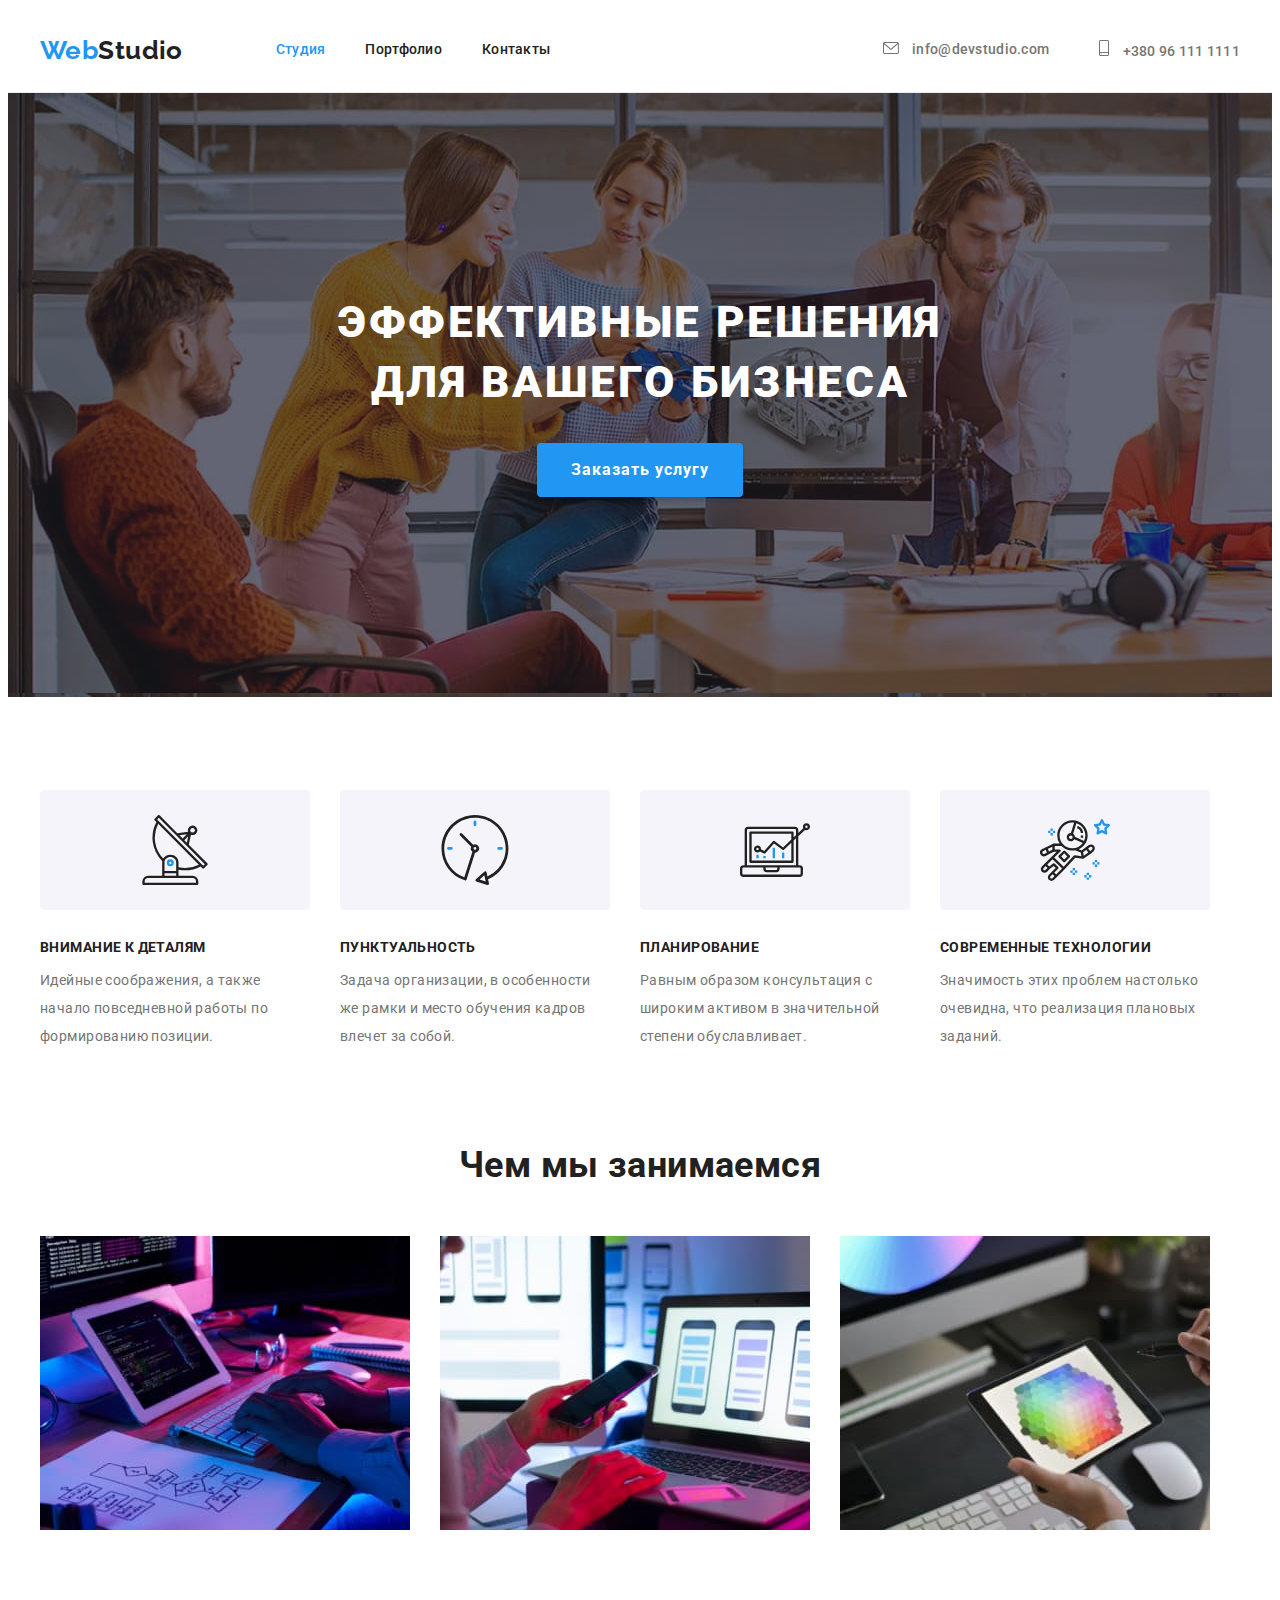
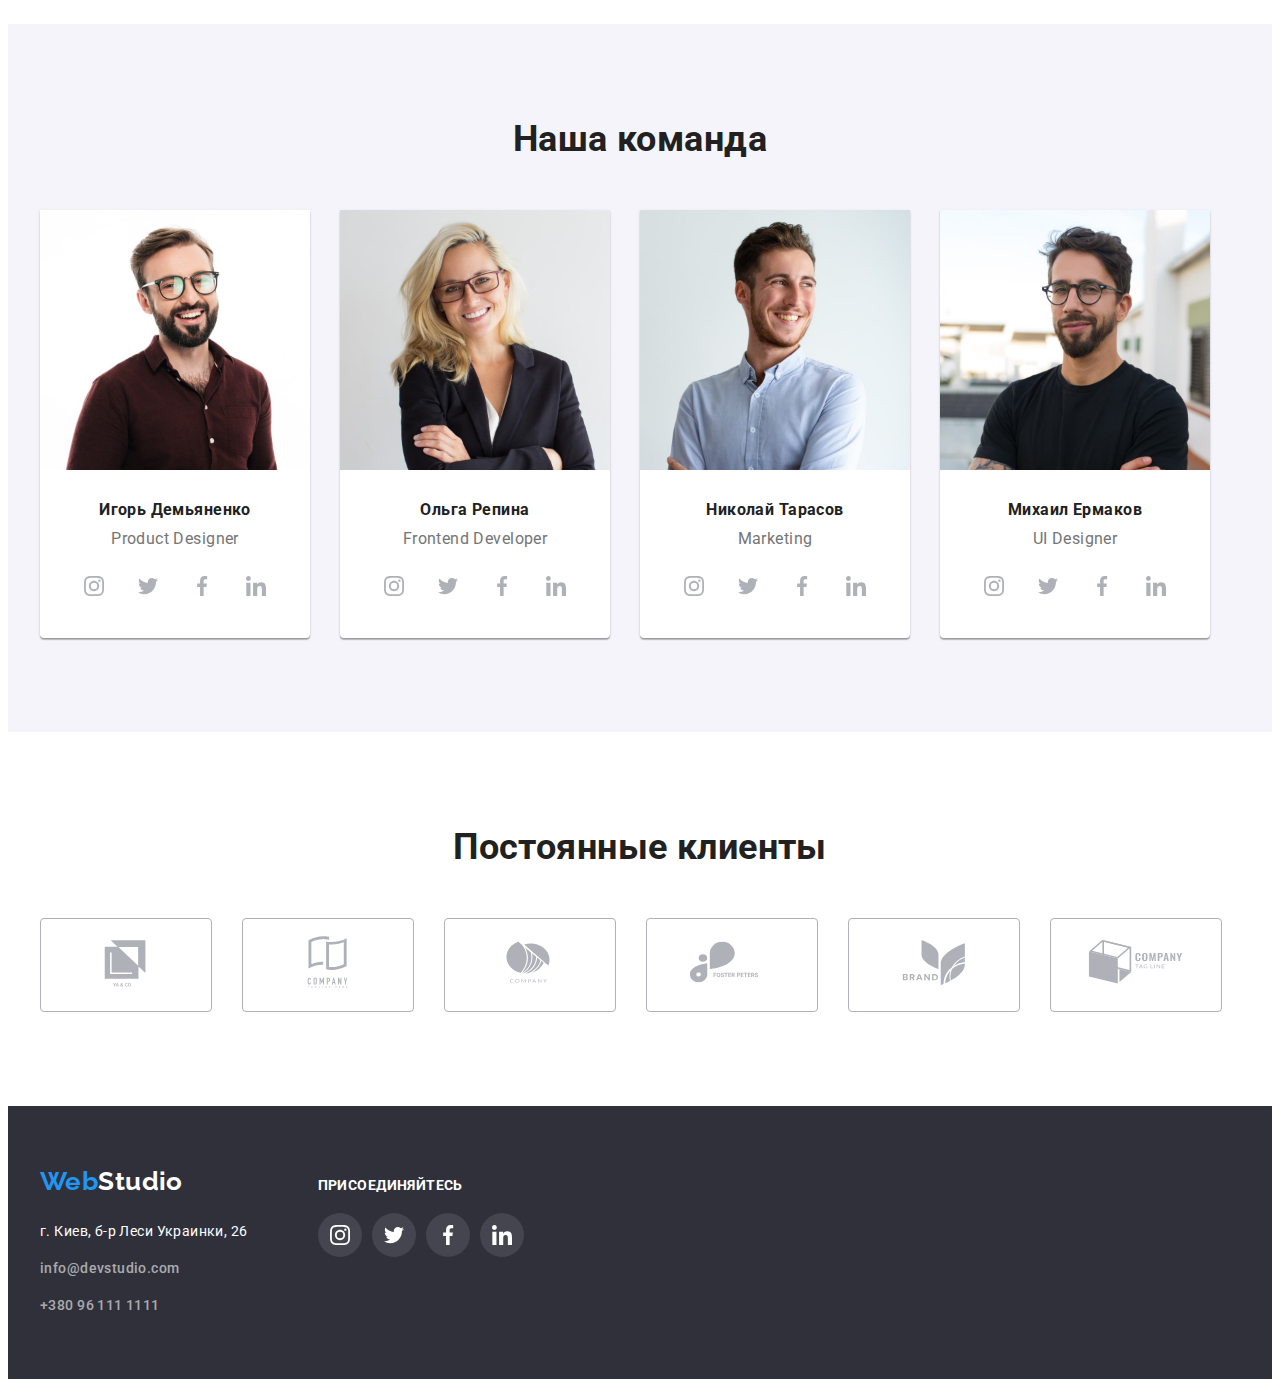
==== commit 9f274519: "icons-footer final" ====
--- a/index.html
+++ b/index.html
@@ -470,80 +470,84 @@
       <footer class="footer">
          <div class="container">
             <!-- Контакты компании-->
-            <div class="footer-contacts">
-               <a href="./index.html" class="bottom-logo"
-                  ><span class="first-part-logo">Web</span>Studio</a
-               >
-               <ul class="list">
-                  <li>
-                     <address class="adress">
-                        г. Киев, б-р Леси Украинки, 26
-                     </address>
-                  </li>
-                  <li>
-                     <a href="mailto:info@devstudio.com" class="link mail"
-                        >info@devstudio.com</a
-                     >
-                  </li>
-                  <li>
-                     <a href="tel:+380961111111" class="link"
-                        >+380 96 111 1111</a
-                     >
-                  </li>
-               </ul>
-            </div>
-            <div class="footer-contacts">
-               <p class="message">Присоединяйтесь</p>
-               <ul class="footer-soc-list list">
-                  <li class="footer-soc-item">
-                     <a href="" class="footer-soc-link link"
-                        ><svg
-                           class="footer-soc-icon"
-                           width="20"
-                           height="20"
+            <div class="footer-information">
+               <div class="footer-contacts">
+                  <a href="./index.html" class="bottom-logo"
+                     ><span class="first-part-logo">Web</span>Studio</a
+                  >
+                  <ul class="list">
+                     <li>
+                        <address class="adress">
+                           г. Киев, б-р Леси Украинки, 26
+                        </address>
+                     </li>
+                     <li>
+                        <a
+                           href="mailto:info@devstudio.com"
+                           class="link mail"
+                           >info@devstudio.com</a
                         >
-                           <use
-                              href="./images/icons.svg#instagram"
-                           ></use></svg
-                     ></a>
-                  </li>
-                  <li class="footer-soc-item">
-                     <a href="" class="footer-soc-link link"
-                        ><svg
-                           class="footer-soc-icon"
-                           width="20"
-                           height="20"
+                     </li>
+                     <li>
+                        <a href="tel:+380961111111" class="link"
+                           >+380 96 111 1111</a
                         >
-                           <use
-                              href="./images/icons.svg#twitter"
-                           ></use></svg
-                     ></a>
-                  </li>
-                  <li class="footer-soc-item">
-                     <a href="" class="footer-soc-link link"
-                        ><svg
-                           class="footer-soc-icon"
-                           width="20"
-                           height="20"
-                        >
-                           <use
-                              href="./images/icons.svg#facebook"
-                           ></use></svg
-                     ></a>
-                  </li>
-                  <li class="footer-soc-item">
-                     <a href="" class="footer-soc-link link"
-                        ><svg
-                           class="footer-soc-icon"
-                           width="20"
-                           height="20"
-                        >
-                           <use
-                              href="./images/icons.svg#linkedin"
-                           ></use></svg
-                     ></a>
-                  </li>
-               </ul>
+                     </li>
+                  </ul>
+               </div>
+               <div class="footer-contacts">
+                  <p class="message">Присоединяйтесь</p>
+                  <ul class="footer-soc-list list">
+                     <li class="footer-soc-item">
+                        <a href="" class="footer-soc-link link"
+                           ><svg
+                              class="footer-soc-icon"
+                              width="20"
+                              height="20"
+                           >
+                              <use
+                                 href="./images/icons.svg#instagram"
+                              ></use></svg
+                        ></a>
+                     </li>
+                     <li class="footer-soc-item">
+                        <a href="" class="footer-soc-link link"
+                           ><svg
+                              class="footer-soc-icon"
+                              width="20"
+                              height="20"
+                           >
+                              <use
+                                 href="./images/icons.svg#twitter"
+                              ></use></svg
+                        ></a>
+                     </li>
+                     <li class="footer-soc-item">
+                        <a href="" class="footer-soc-link link"
+                           ><svg
+                              class="footer-soc-icon"
+                              width="20"
+                              height="20"
+                           >
+                              <use
+                                 href="./images/icons.svg#facebook"
+                              ></use></svg
+                        ></a>
+                     </li>
+                     <li class="footer-soc-item">
+                        <a href="" class="footer-soc-link link"
+                           ><svg
+                              class="footer-soc-icon"
+                              width="20"
+                              height="20"
+                           >
+                              <use
+                                 href="./images/icons.svg#linkedin"
+                              ></use></svg
+                        ></a>
+                     </li>
+                  </ul>
+               </div>
             </div>
          </div>
       </footer>
--- a/CSS/styles.css
+++ b/CSS/styles.css
@@ -467,8 +467,13 @@
 }
 
 /* ----------Footer---------- */
-.footer-contacts {
-   display: flex;
+.footer-information {
+   display: flex;
+   align-items: baseline;
+}
+
+.footer-contacts:not(:last-child) {
+   margin-right: 70px;
 }
 
 .footer {
@@ -513,6 +518,8 @@
 }
 
 .message {
+   padding-bottom: 20px;
+
    font-weight: 700;
    font-size: 14px;
    line-height: 1.143;
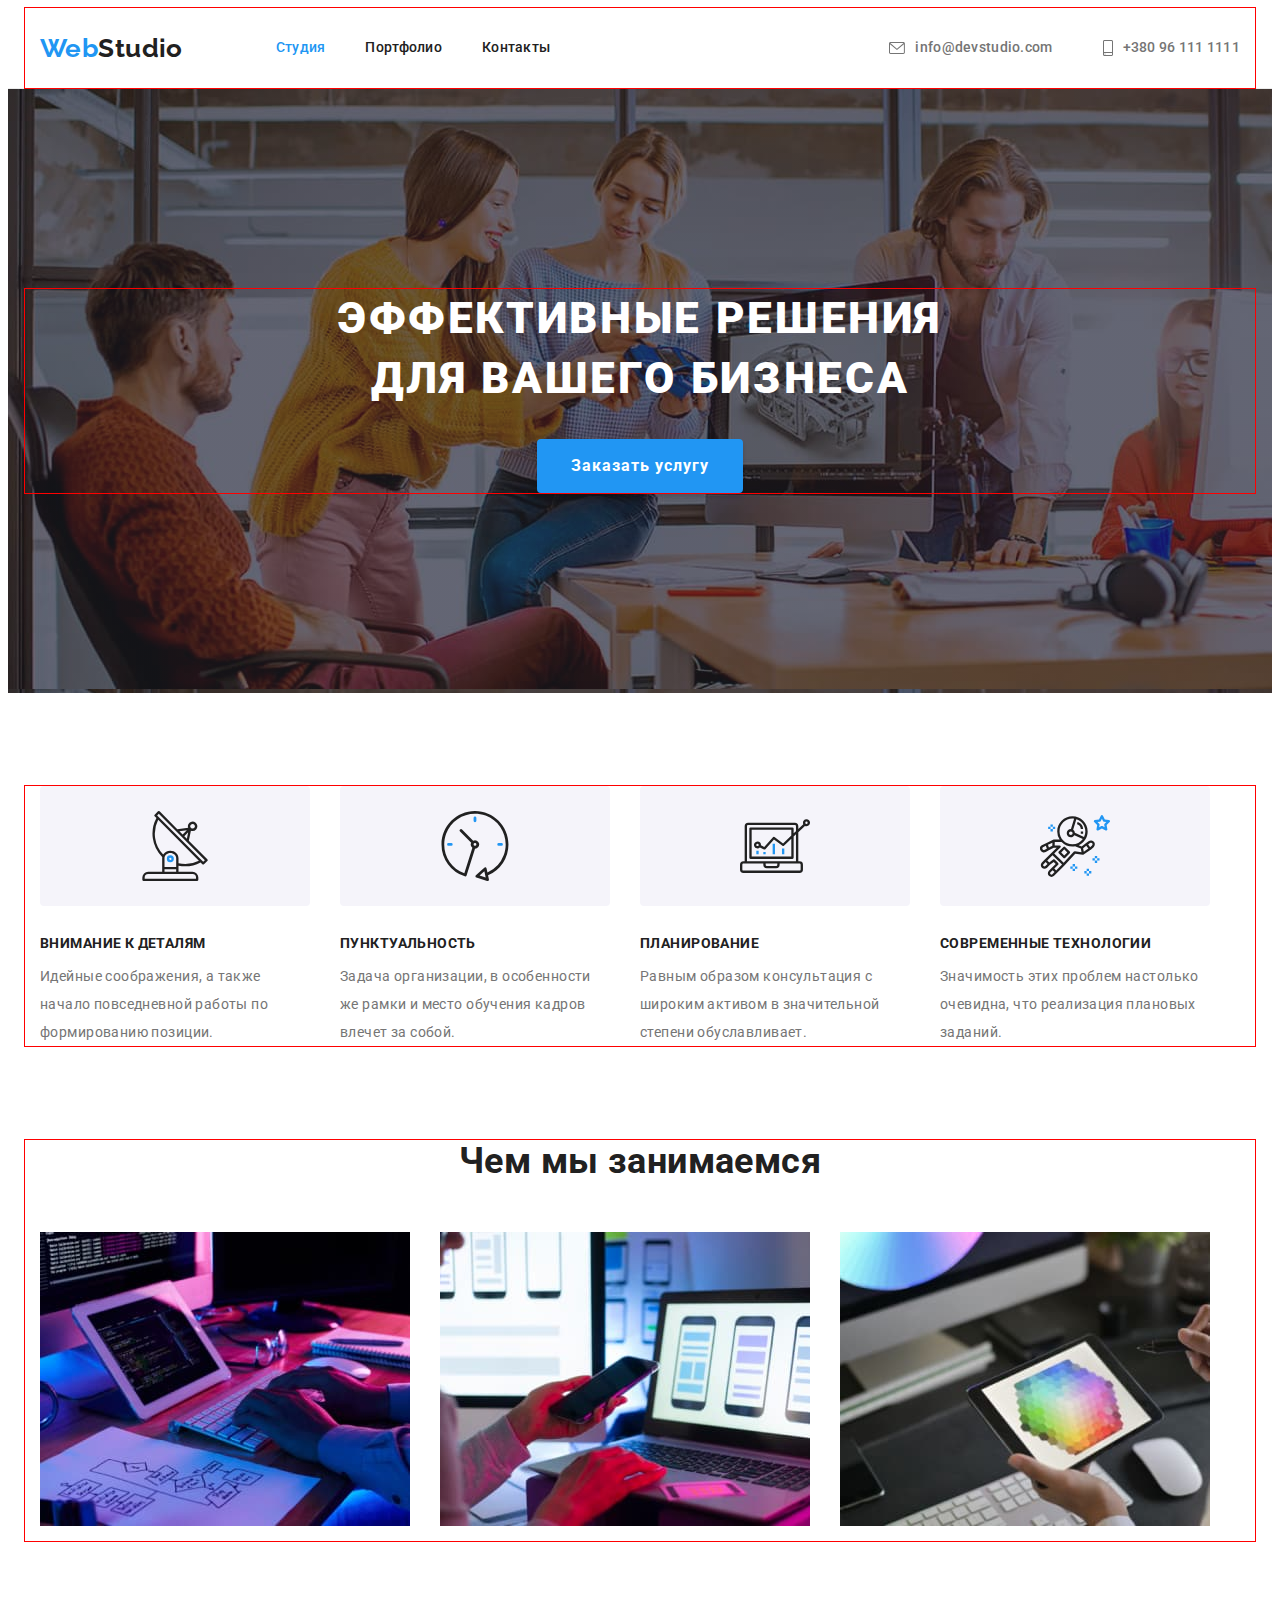
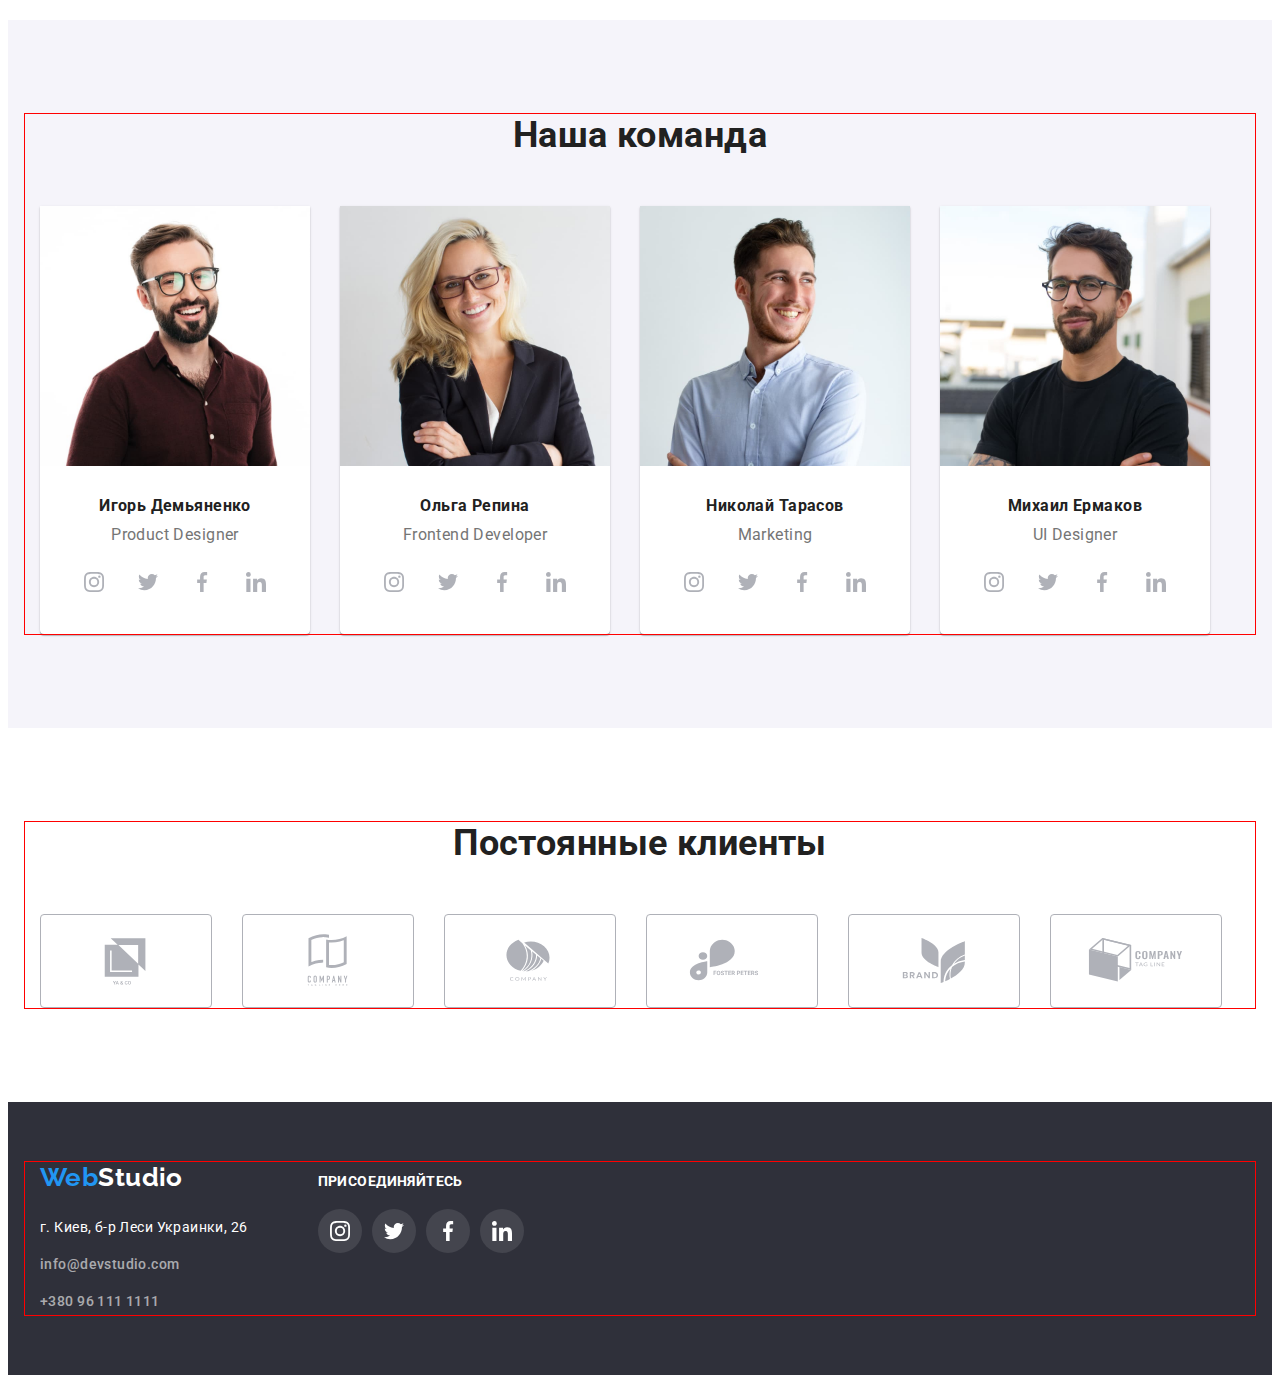
==== commit 0c63189d: "icons - index - error corection" ====
--- a/index.html
+++ b/index.html
@@ -50,10 +50,7 @@
             </nav>
             <ul class="contacts list">
                <li class="contacts-item">
-                  <a
-                     href="mailto:info@devstudio.com"
-                     class="link contacts-icon"
-                  >
+                  <a href="mailto:info@devstudio.com" class="link">
                      <svg class="icon-envelope" width="16" height="12">
                         <use href="./images/icons.svg#envelope"></use>
                      </svg>
@@ -61,7 +58,7 @@
                   >
                </li>
                <li class="contacts-item">
-                  <a href="tel:+380961111111" class="link contacts-icon"
+                  <a href="tel:+380961111111" class="link"
                      ><svg class="icon-smartphone" width="10" height="16">
                         <use href="./images/icons.svg#smartphone"></use>
                      </svg>
@@ -90,30 +87,18 @@
                <h2 class="benefits-hide-title title">
                   Наши сильные стороны
                </h2>
-               <ul class="benefits-list list">
-                  <li class="benefits-list-item">
-                     <svg width="70" height="70">
-                        <use href="./images/icons.svg#antena"></use>
-                     </svg>
-                  </li>
-                  <li class="benefits-list-item">
-                     <svg width="70" height="70">
-                        <use href="./images/icons.svg#clock"></use>
-                     </svg>
-                  </li>
-                  <li class="benefits-list-item">
-                     <svg width="70" height="70">
-                        <use href="./images/icons.svg#diagram"></use>
-                     </svg>
-                  </li>
-                  <li class="benefits-list-item">
-                     <svg width="70" height="70">
-                        <use href="./images/icons.svg#astronaut"></use>
-                     </svg>
-                  </li>
-               </ul>
+
                <ul class="list">
                   <li class="benefits-item">
+                     <div class="wrap-icon">
+                        <svg
+                           class="wrap-icon-position"
+                           width="70"
+                           height="70"
+                        >
+                           <use href="./images/icons.svg#antena"></use>
+                        </svg>
+                     </div>
                      <h3 class="benefits-title">Внимание к деталям</h3>
                      <p class="benefits-text">
                         Идейные соображения, а также начало повседневной
@@ -121,6 +106,15 @@
                      </p>
                   </li>
                   <li class="benefits-item">
+                     <div class="wrap-icon">
+                        <svg
+                           class="wrap-icon-position"
+                           width="70"
+                           height="70"
+                        >
+                           <use href="./images/icons.svg#clock"></use>
+                        </svg>
+                     </div>
                      <h3 class="benefits-title">Пунктуальность</h3>
                      <p class="benefits-text">
                         Задача организации, в особенности же рамки и место
@@ -128,6 +122,15 @@
                      </p>
                   </li>
                   <li class="benefits-item">
+                     <div class="wrap-icon">
+                        <svg
+                           class="wrap-icon-position"
+                           width="70"
+                           height="70"
+                        >
+                           <use href="./images/icons.svg#diagram"></use>
+                        </svg>
+                     </div>
                      <h3 class="benefits-title">Планирование</h3>
                      <p class="benefits-text">
                         Равным образом консультация с широким активом в
@@ -135,6 +138,15 @@
                      </p>
                   </li>
                   <li class="benefits-item">
+                     <div class="wrap-icon">
+                        <svg
+                           class="wrap-icon-position"
+                           width="70"
+                           height="70"
+                        >
+                           <use href="./images/icons.svg#astronaut"></use>
+                        </svg>
+                     </div>
                      <h3 class="benefits-title">Современные технологии</h3>
                      <p class="benefits-text">
                         Значимость этих проблем настолько очевидна, что
--- a/CSS/styles.css
+++ b/CSS/styles.css
@@ -59,7 +59,7 @@
    margin: 0 auto;
    padding-left: 15px;
    padding-right: 15px;
-   /*outline: 1px solid red;*/
+   outline: 1px solid red;
 }
 
 /* ----------Logo---------- */
@@ -145,10 +145,12 @@
 .contacts {
    display: flex;
    margin-left: auto;
-   align-items: center;
 }
 
 .contacts .link {
+   display: flex;
+   align-items: center;
+
    color: var(--secondary-text-color);
 
    font-size: 14px;
@@ -156,8 +158,8 @@
    letter-spacing: 0.02em;
 }
 
-.contacts-icon:hover,
-.contacts-icon:focus {
+.contacts .link:hover,
+.contacts .link:focus {
    color: var(--accent-text-color);
 }
 
@@ -264,29 +266,28 @@
    text-transform: uppercase;
 }
 
-.benefits-list-item {
-   width: 270px;
-   height: 120px;
-   background: #f5f4fa;
-   border-radius: 4px;
-   display: flex;
-   align-items: center;
-   justify-content: center;
-}
-
 .benefits .list {
    display: flex;
-   margin-left: 0px;
 }
 
 .benefits-item {
    width: 270px;
-   margin-top: 30px;
-}
-
-.benefits-list-item:not(:last-child),
+}
+
 .benefits-item:not(:last-child) {
    margin-right: 30px;
+}
+
+.wrap-icon {
+   height: 120px;
+   width: 100%;
+   border-radius: 4px;
+   background-color: var(--secondary-background-two);
+   display: flex;
+   align-items: center;
+   justify-content: center;
+
+   margin-bottom: 30px;
 }
 
 .benefits-text {
@@ -434,8 +435,6 @@
    border: 1px solid var(--icons-color);
    border-radius: 4px;
    margin-right: 30px;
-   align-items: center;
-   justify-content: center;
 }
 
 .clients-item:last-child {
@@ -443,7 +442,11 @@
 }
 
 .clients-link {
-   padding: 13px 31px;
+   width: 100%;
+   height: 100%;
+   display: flex;
+   align-items: center;
+   justify-content: center;
 }
 
 .clients-icon {
@@ -622,10 +625,14 @@
    background-color: var(--accent-text-color);
    outline: var(--accent-text-color);
    color: var(--contrast-text);
+   box-shadow: 0px 3px 1px rgba(0, 0, 0, 0.1),
+      0px 1px 2px rgba(0, 0, 0, 0.08), 0px 2px 2px rgba(0, 0, 0, 0.12);
+   border-radius: 4px;
 }
 
 .filter:focus-visible {
    outline: 1px solid #188ce8;
+   border-radius: 4px;
 }
 
 /* ----------Gallery---------- */
@@ -638,6 +645,18 @@
 .gallery-list-item {
    width: 370px;
    margin: 15px;
+}
+
+.gallery-list-item:hover,
+.gallery-list-item:focus {
+   border: 1px solid #eeeeee;
+   box-shadow: 0px 1px 1px rgba(0, 0, 0, 0.12),
+      0px 4px 4px rgba(0, 0, 0, 0.06), 1px 4px 6px rgba(0, 0, 0, 0.16);
+}
+
+.gallery-list-item:focus-visible {
+   outline: 1px solid #188ce8;
+   border-radius: 4px;
 }
 
 .caption {
